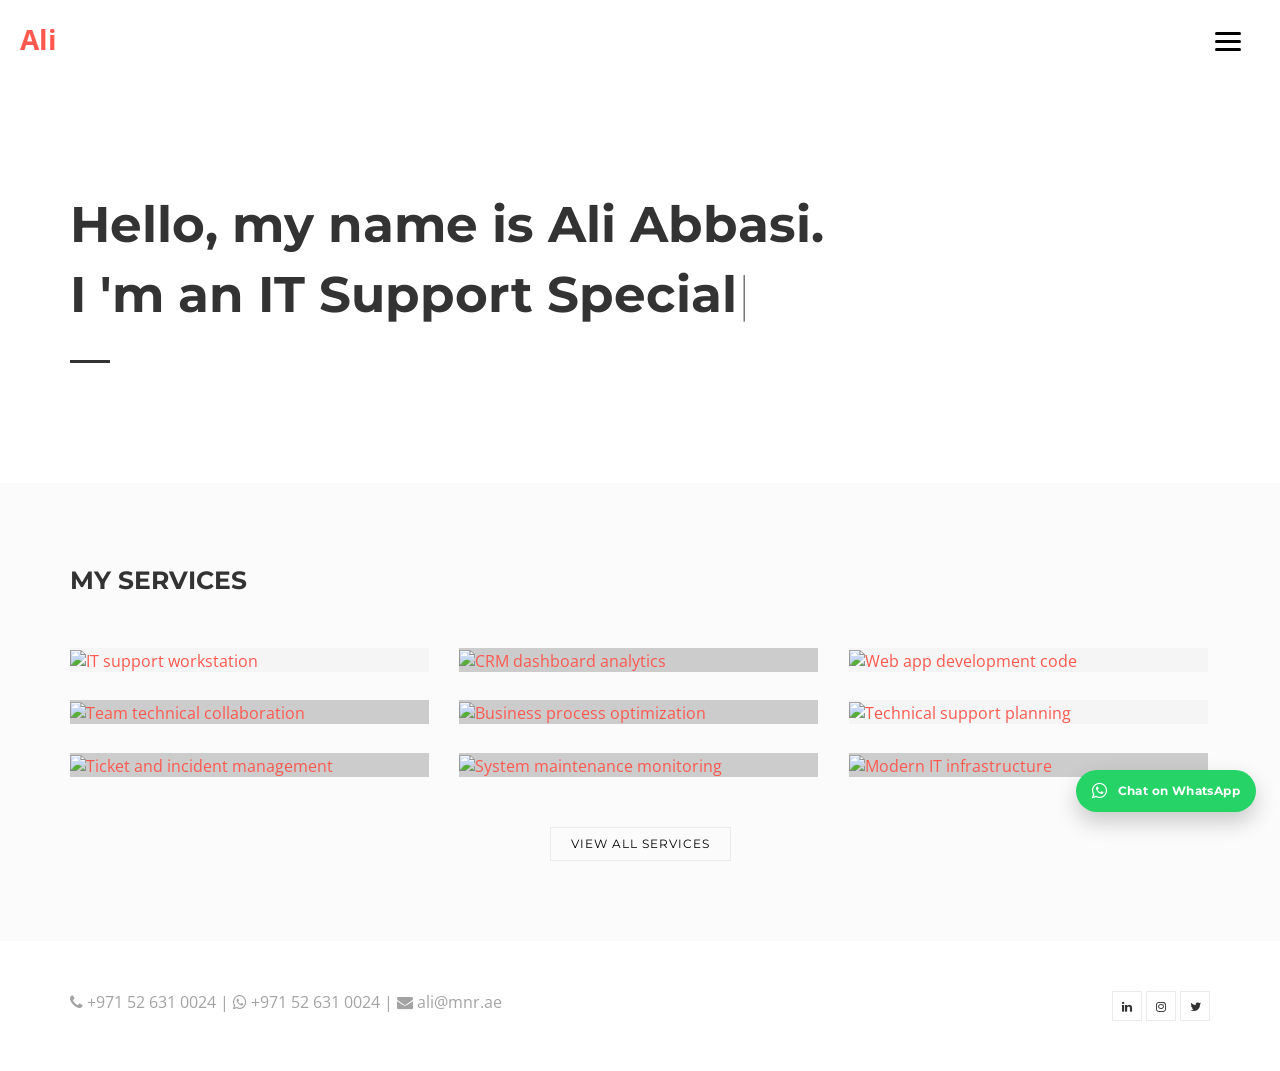
==== index.html @ 940fbbc8 "Initial portfolio website" ====
<!DOCTYPE html>
<html>
	<head>
		<title>Home</title>
		<meta charset="utf-8">
		<meta name="viewport" content="width=device-width, initial-scale=1.0, maximum-scale=1.0, user-scalable=no">
		<meta name="format-detection" content="telephone=no">
		<meta name="apple-mobile-web-app-capable" content="yes">
		<!-- Fonts-->
		<link rel="stylesheet" type="text/css" href="assets/fonts/fontawesome/font-awesome.min.css">
		<link rel="stylesheet" type="text/css" href="assets/fonts/pe-icon/pe-icon.css">
		<!-- Vendors-->
		<link rel="stylesheet" type="text/css" href="assets/vendors/bootstrap/grid.css">
		<link rel="stylesheet" type="text/css" href="assets/vendors/magnific-popup/magnific-popup.min.css">
		<link rel="stylesheet" type="text/css" href="assets/vendors/swiper/swiper.css">
		<!-- App & fonts-->
		<link rel="stylesheet" type="text/css" href="https://fonts.googleapis.com/css?family=Montserrat:300,400,500,600,700|Open+Sans:400,700">
		<link rel="stylesheet" type="text/css" id="app-stylesheet" href="assets/css/main.css"><!--[if lt IE 9]>
			<script src="https://oss.maxcdn.com/libs/html5shiv/3.7.0/html5shiv.js"></script>
		<![endif]-->
	</head>
	
	<body>
		<div class="page-wrap" id="root">
			
			<!-- header -->
			<header class="header header--fixed">
				<div class="header__inner">
					<div class="header__logo"><a href="index.html" style="font-weight: 700; color: #ff594f; font-size: 28px; text-decoration: none;">Ali</a></div>
					<div class="navbar-toggle" id="fs-button">
						<div class="navbar-icon"><span></span></div>
					</div>
				</div>
				
				<!-- fullscreenmenu__module -->
				<div class="fullscreenmenu__module" trigger="#fs-button">
					
					<!-- overlay-menu -->
					<nav class="overlay-menu">
						
						<!--  -->
						<ul class="wil-menu-list">
							<li class="current-menu-item"><a href="index.html">Home</a>
							</li>
							<li><a href="about.html">About</a>
							</li>
							<li><a href="work.html">Work</a>
							</li>
							<li><a href="blog.html">Blog</a>
							</li>
							<li><a href="contact.html">Contact</a>
							</li>
						</ul><!--  -->
						
					</nav><!-- End / overlay-menu -->
					
				</div><!-- End / fullscreenmenu__module -->
				
			</header><!-- End / header -->
			
			<!-- Content-->
			<div class="wil-content">
				
				<!-- Section -->
				<section class="awe-section">
					<div class="container">
						
						<!-- page-title -->
						<div class="page-title">
							<h2 class="page-title__title">Hello, my name is Ali Abbasi.<br>I
								
								<!-- typing__module -->
								<div class="typing__module">
									<div class="typed-strings"><span>'m an IT Support Specialist</span><span>provide CRM Management and Customization</span><span>build Modern Web Applications</span>
									</div><span class="typed"></span>
								</div><!-- End / typing__module -->
								
							</h2>
							<p class="page-title__text"></p>
							<div class="page-title__divider"></div>
						</div><!-- End / page-title -->
						
					</div>
				</section>
				<!-- End / Section -->
				
				
				<!-- Section -->
				<section class="awe-section bg-gray">
					<div class="container">
						<div class="row">
							<div class="col-lg-6 ">
								
								<!-- title -->
								<div class="title">
									<h2 class="title__title">My Services</h2>
								</div><!-- End / title -->
								
							</div>
						</div>
						<div class="grid-css grid-css--masonry" data-col-lg="3" data-col-md="2" data-col-sm="2" data-col-xs="1" data-gap="30">
							<div class="grid__inner">
								<div class="grid-sizer"></div>
								<div class="grid-item">
									<div class="grid-item__inner">
										<div class="grid-item__content-wrapper">
											
											<!-- work -->
											<div class="work"><a href="work-detail.html?service=it-helpdesk">
													
													<!-- hoverbox ef-slide-bottom -->
													<div class="hoverbox ef-slide-bottom light">
														
														<!-- hb_front -->
														<div class="hb_front"><img src="https://images.pexels.com/photos/1181675/pexels-photo-1181675.jpeg?w=1260&amp;h=750&amp;auto=compress&amp;cs=tinysrgb" alt="IT support workstation"/>
														</div><!-- End / hb_front -->
														
														
														<!-- hb_back -->
														<div class="hb_back">
															<h2 class="work__title">IT Helpdesk and Troubleshooting</h2><span class="work__text">Learn more</span>
														</div><!-- End / hb_back -->
														
													</div><!-- End / hoverbox ef-slide-bottom -->
													</a>
											</div><!-- End / work -->
											
										</div>
									</div>
								</div>
								<div class="grid-item">
									<div class="grid-item__inner">
										<div class="grid-item__content-wrapper">
											
											<!-- work -->
											<div class="work"><a href="work-detail.html?service=crm-setup">
													
													<!-- hoverbox ef-move-top -->
													<div class="hoverbox ef-move-top light">
														
														<!-- hb_front -->
														<div class="hb_front"><img src="https://images.pexels.com/photos/265087/pexels-photo-265087.jpeg?w=1260&amp;h=750&amp;auto=compress&amp;cs=tinysrgb" alt="CRM dashboard analytics"/>
														</div><!-- End / hb_front -->
														
														
														<!-- hb_back -->
														<div class="hb_back">
															<h2 class="work__title">CRM System Setup and Automation</h2><span class="work__text">Learn more</span>
														</div><!-- End / hb_back -->
														
													</div><!-- End / hoverbox ef-move-top -->
													</a>
											</div><!-- End / work -->
											
										</div>
									</div>
								</div>
								<div class="grid-item">
									<div class="grid-item__inner">
										<div class="grid-item__content-wrapper">
											
											<!-- work -->
											<div class="work"><a href="work-detail.html?service=crm-workflow">
													
													<!-- hoverbox ef-slide-right -->
													<div class="hoverbox ef-slide-right light">
														
														<!-- hb_front -->
														<div class="hb_front"><img src="https://images.pexels.com/photos/574071/pexels-photo-574071.jpeg?w=1260&amp;h=750&amp;auto=compress&amp;cs=tinysrgb" alt="Web app development code"/>
														</div><!-- End / hb_front -->
														
														
														<!-- hb_back -->
														<div class="hb_back">
															<h2 class="work__title">CRM Customization and Workflow Design</h2><span class="work__text">Learn more</span>
														</div><!-- End / hb_back -->
														
													</div><!-- End / hoverbox ef-slide-right -->
													</a>
											</div><!-- End / work -->
											
										</div>
									</div>
								</div>
								<div class="grid-item">
									<div class="grid-item__inner">
										<div class="grid-item__content-wrapper">
											
											<!-- work -->
											<div class="work"><a href="work-detail.html?service=web-app-dev">
													
													<!-- hoverbox ef-zoom-in -->
													<div class="hoverbox ef-zoom-in light">
														
														<!-- hb_front -->
														<div class="hb_front"><img src="https://images.pexels.com/photos/3183197/pexels-photo-3183197.jpeg?w=1260&amp;h=750&amp;auto=compress&amp;cs=tinysrgb" alt="Team technical collaboration"/>
														</div><!-- End / hb_front -->
														
														
														<!-- hb_back -->
														<div class="hb_back">
															<h2 class="work__title">Web Application Development</h2><span class="work__text">Learn more</span>
														</div><!-- End / hb_back -->
														
													</div><!-- End / hoverbox ef-zoom-in -->
													</a>
											</div><!-- End / work -->
											
										</div>
									</div>
								</div>
								<div class="grid-item">
									<div class="grid-item__inner">
										<div class="grid-item__content-wrapper">
											
											<!-- work -->
											<div class="work"><a href="work-detail.html?service=process-optimization">
													
													<!-- hoverbox ef-zoom-in -->
													<div class="hoverbox ef-zoom-in light">
														
														<!-- hb_front -->
														<div class="hb_front"><img src="https://images.pexels.com/photos/3861969/pexels-photo-3861969.jpeg?w=1260&amp;h=750&amp;auto=compress&amp;cs=tinysrgb" alt="Business process optimization"/>
														</div><!-- End / hb_front -->
														
														
														<!-- hb_back -->
														<div class="hb_back">
															<h2 class="work__title">Business Process Optimization</h2><span class="work__text">Learn more</span>
														</div><!-- End / hb_back -->
														
													</div><!-- End / hoverbox ef-zoom-in -->
													</a>
											</div><!-- End / work -->
											
										</div>
									</div>
								</div>
								<div class="grid-item">
									<div class="grid-item__inner">
										<div class="grid-item__content-wrapper">
											
											<!-- work -->
											<div class="work"><a href="work-detail.html?service=tech-documentation">
													
													<!-- hoverbox ef-slide-right -->
													<div class="hoverbox ef-slide-right light">
														
														<!-- hb_front -->
														<div class="hb_front"><img src="https://images.pexels.com/photos/1181263/pexels-photo-1181263.jpeg?w=1260&amp;h=750&amp;auto=compress&amp;cs=tinysrgb" alt="Technical support planning"/>
														</div><!-- End / hb_front -->
														
														
														<!-- hb_back -->
														<div class="hb_back">
															<h2 class="work__title">Technical Support Documentation</h2><span class="work__text">Learn more</span>
														</div><!-- End / hb_back -->
														
													</div><!-- End / hoverbox ef-slide-right -->
													</a>
											</div><!-- End / work -->
											
										</div>
									</div>
								</div>
								<div class="grid-item">
									<div class="grid-item__inner">
										<div class="grid-item__content-wrapper">
											
											<!-- work -->
											<div class="work"><a href="work-detail.html?service=ticket-management">
													
													<!-- hoverbox ef-move-right -->
													<div class="hoverbox ef-move-right light">
														
														<!-- hb_front -->
														<div class="hb_front"><img src="https://images.pexels.com/photos/3182812/pexels-photo-3182812.jpeg?w=1260&amp;h=750&amp;auto=compress&amp;cs=tinysrgb" alt="Ticket and incident management"/>
														</div><!-- End / hb_front -->
														
														
														<!-- hb_back -->
														<div class="hb_back">
															<h2 class="work__title">Ticketing and Incident Management</h2><span class="work__text">Learn more</span>
														</div><!-- End / hb_back -->
														
													</div><!-- End / hoverbox ef-move-right -->
													</a>
											</div><!-- End / work -->
											
										</div>
									</div>
								</div>
								<div class="grid-item">
									<div class="grid-item__inner">
										<div class="grid-item__content-wrapper">
											
											<!-- work -->
											<div class="work"><a href="work-detail.html?service=system-monitoring">
													
													<!-- hoverbox ef-move-bottom -->
													<div class="hoverbox ef-move-bottom light">
														
														<!-- hb_front -->
														<div class="hb_front"><img src="https://images.pexels.com/photos/325229/pexels-photo-325229.jpeg?h=350&amp;auto=compress&amp;cs=tinysrgb" alt="System maintenance monitoring"/>
														</div><!-- End / hb_front -->
														
														
														<!-- hb_back -->
														<div class="hb_back">
															<h2 class="work__title">System Maintenance and Monitoring</h2><span class="work__text">Learn more</span>
														</div><!-- End / hb_back -->
														
													</div><!-- End / hoverbox ef-move-bottom -->
													</a>
											</div><!-- End / work -->
											
										</div>
									</div>
								</div>
								<div class="grid-item">
									<div class="grid-item__inner">
										<div class="grid-item__content-wrapper">
											
											<!-- work -->
											<div class="work"><a href="work-detail.html?service=technical-collaboration">
													
													<!-- hoverbox ef-move-bottom -->
													<div class="hoverbox ef-move-bottom light">
														
														<!-- hb_front -->
														<div class="hb_front"><img src="https://images.pexels.com/photos/1591060/pexels-photo-1591060.jpeg?h=350&amp;auto=compress&amp;cs=tinysrgb" alt="Modern IT infrastructure"/>
														</div><!-- End / hb_front -->
														
														
														<!-- hb_back -->
														<div class="hb_back">
															<h2 class="work__title">Cross-Team Technical Collaboration</h2><span class="work__text">Learn more</span>
														</div><!-- End / hb_back -->
														
													</div><!-- End / hoverbox ef-move-bottom -->
													</a>
											</div><!-- End / work -->
											
										</div>
									</div>
								</div>
							</div>
						</div>
						<div class="awe-text-center mt-50">
							<a class="md-btn md-btn--outline-primary" href="#">View all services
							</a>
						</div>
					</div>
				</section>
				<!-- End / Section -->
				
			</div>
			<!-- End / Content-->
			
			<!-- footer -->
			<div class="footer">
				<div class="container">
					<div class="row">
						<div class="col-md-6 col-lg-6 ">
							<p class="footer__coppy"><i class="fa fa-phone"></i> +971 52 631 0024 | <i class="fa fa-whatsapp"></i> +971 52 631 0024 | <i class="fa fa-envelope"></i> ali@mnr.ae</p>
						</div>
						<div class="col-md-6 col-lg-6 ">
							<div class="footer__social">
								
								<!-- social-icon -->
								<a class="social-icon" href="https://www.linkedin.com/in/imtaimoorabbasi/" target="_blank"><i class="social-icon__icon fa fa-linkedin"></i>
								</a><!-- End / social-icon -->
								
								
								<!-- social-icon -->
								<a class="social-icon" href="https://instagram.com/imtaimoorabbasi" target="_blank"><i class="social-icon__icon fa fa-instagram"></i>
								</a><!-- End / social-icon -->
								
								
								<!-- social-icon -->
								<a class="social-icon" href="https://twitter.com/imtaimoorabbasi" target="_blank"><i class="social-icon__icon fa fa-twitter"></i>
								</a><!-- End / social-icon -->
								
							</div>
						</div>
					</div>
				</div>
			</div><!-- End / footer -->
			
		</div>
		<!-- Vendors-->
		<script type="text/javascript" src="assets/vendors/jquery/jquery.min.js"></script>
		<script type="text/javascript" src="assets/vendors/imagesloaded/imagesloaded.pkgd.js"></script>
		<script type="text/javascript" src="assets/vendors/isotope-layout/isotope.pkgd.js"></script>
		<script type="text/javascript" src="assets/vendors/jquery-one-page/jquery.nav.min.js"></script>
		<script type="text/javascript" src="assets/vendors/jquery.easing/jquery.easing.min.js"></script>
		<script type="text/javascript" src="assets/vendors/jquery.matchHeight/jquery.matchHeight.min.js"></script>
		<script type="text/javascript" src="assets/vendors/magnific-popup/jquery.magnific-popup.min.js"></script>
		<script type="text/javascript" src="assets/vendors/masonry-layout/masonry.pkgd.js"></script>
		<script type="text/javascript" src="assets/vendors/jquery.waypoints/jquery.waypoints.min.js"></script>
		<script type="text/javascript" src="assets/vendors/swiper/swiper.jquery.js"></script>
		<script type="text/javascript" src="assets/vendors/menu/menu.js"></script>
		<script type="text/javascript" src="assets/vendors/typed/typed.min.js"></script>
		<!-- App-->
		<script type="text/javascript" src="assets/js/main.js"></script>
	</body>
</html>
---- assets/fonts/pe-icon/pe-icon.css ----
@font-face {
	font-family: 'Pe-icon-7-stroke';
	src:url('fonts/Pe-icon-7-stroke.eot?d7yf1v');
	src:url('fonts/Pe-icon-7-stroke.eot?#iefixd7yf1v') format('embedded-opentype'),
		url('fonts/Pe-icon-7-stroke.woff?d7yf1v') format('woff'),
		url('fonts/Pe-icon-7-stroke.ttf?d7yf1v') format('truetype'),
		url('fonts/Pe-icon-7-stroke.svg?d7yf1v#Pe-icon-7-stroke') format('svg');
	font-weight: normal;
	font-style: normal;
}

[class^="pe-7s-"], [class*=" pe-7s-"] {
	font-family: 'Pe-icon-7-stroke';
	speak: none;
	font-style: normal;
	font-weight: normal;
	font-variant: normal;
	text-transform: none;
	line-height: 1;

	/* Better Font Rendering =========== */
	-webkit-font-smoothing: antialiased;
	-moz-osx-font-smoothing: grayscale;
}

.pe-7s-album:before {
	content: "\e6aa";
}
.pe-7s-arc:before {
	content: "\e6ab";
}
.pe-7s-back-2:before {
	content: "\e6ac";
}
.pe-7s-bandaid:before {
	content: "\e6ad";
}
.pe-7s-car:before {
	content: "\e6ae";
}
.pe-7s-diamond:before {
	content: "\e6af";
}
.pe-7s-door-lock:before {
	content: "\e6b0";
}
.pe-7s-eyedropper:before {
	content: "\e6b1";
}
.pe-7s-female:before {
	content: "\e6b2";
}
.pe-7s-gym:before {
	content: "\e6b3";
}
.pe-7s-hammer:before {
	content: "\e6b4";
}
.pe-7s-headphones:before {
	content: "\e6b5";
}
.pe-7s-helm:before {
	content: "\e6b6";
}
.pe-7s-hourglass:before {
	content: "\e6b7";
}
.pe-7s-leaf:before {
	content: "\e6b8";
}
.pe-7s-magic-wand:before {
	content: "\e6b9";
}
.pe-7s-male:before {
	content: "\e6ba";
}
.pe-7s-map-2:before {
	content: "\e6bb";
}
.pe-7s-next-2:before {
	content: "\e6bc";
}
.pe-7s-paint-bucket:before {
	content: "\e6bd";
}
.pe-7s-pendrive:before {
	content: "\e6be";
}
.pe-7s-photo:before {
	content: "\e6bf";
}
.pe-7s-piggy:before {
	content: "\e6c0";
}
.pe-7s-plugin:before {
	content: "\e6c1";
}
.pe-7s-refresh-2:before {
	content: "\e6c2";
}
.pe-7s-rocket:before {
	content: "\e6c3";
}
.pe-7s-settings:before {
	content: "\e6c4";
}
.pe-7s-shield:before {
	content: "\e6c5";
}
.pe-7s-smile:before {
	content: "\e6c6";
}
.pe-7s-usb:before {
	content: "\e6c7";
}
.pe-7s-vector:before {
	content: "\e6c8";
}
.pe-7s-wine:before {
	content: "\e6c9";
}
.pe-7s-cloud-upload:before {
	content: "\e68a";
}
.pe-7s-cash:before {
	content: "\e68c";
}
.pe-7s-close:before {
	content: "\e680";
}
.pe-7s-bluetooth:before {
	content: "\e68d";
}
.pe-7s-cloud-download:before {
	content: "\e68b";
}
.pe-7s-way:before {
	content: "\e68e";
}
.pe-7s-close-circle:before {
	content: "\e681";
}
.pe-7s-id:before {
	content: "\e68f";
}
.pe-7s-angle-up:before {
	content: "\e682";
}
.pe-7s-wristwatch:before {
	content: "\e690";
}
.pe-7s-angle-up-circle:before {
	content: "\e683";
}
.pe-7s-world:before {
	content: "\e691";
}
.pe-7s-angle-right:before {
	content: "\e684";
}
.pe-7s-volume:before {
	content: "\e692";
}
.pe-7s-angle-right-circle:before {
	content: "\e685";
}
.pe-7s-users:before {
	content: "\e693";
}
.pe-7s-angle-left:before {
	content: "\e686";
}
.pe-7s-user-female:before {
	content: "\e694";
}
.pe-7s-angle-left-circle:before {
	content: "\e687";
}
.pe-7s-up-arrow:before {
	content: "\e695";
}
.pe-7s-angle-down:before {
	content: "\e688";
}
.pe-7s-switch:before {
	content: "\e696";
}
.pe-7s-angle-down-circle:before {
	content: "\e689";
}
.pe-7s-scissors:before {
	content: "\e697";
}
.pe-7s-wallet:before {
	content: "\e600";
}
.pe-7s-safe:before {
	content: "\e698";
}
.pe-7s-volume2:before {
	content: "\e601";
}
.pe-7s-volume1:before {
	content: "\e602";
}
.pe-7s-voicemail:before {
	content: "\e603";
}
.pe-7s-video:before {
	content: "\e604";
}
.pe-7s-user:before {
	content: "\e605";
}
.pe-7s-upload:before {
	content: "\e606";
}
.pe-7s-unlock:before {
	content: "\e607";
}
.pe-7s-umbrella:before {
	content: "\e608";
}
.pe-7s-trash:before {
	content: "\e609";
}
.pe-7s-tools:before {
	content: "\e60a";
}
.pe-7s-timer:before {
	content: "\e60b";
}
.pe-7s-ticket:before {
	content: "\e60c";
}
.pe-7s-target:before {
	content: "\e60d";
}
.pe-7s-sun:before {
	content: "\e60e";
}
.pe-7s-study:before {
	content: "\e60f";
}
.pe-7s-stopwatch:before {
	content: "\e610";
}
.pe-7s-star:before {
	content: "\e611";
}
.pe-7s-speaker:before {
	content: "\e612";
}
.pe-7s-signal:before {
	content: "\e613";
}
.pe-7s-shuffle:before {
	content: "\e614";
}
.pe-7s-shopbag:before {
	content: "\e615";
}
.pe-7s-share:before {
	content: "\e616";
}
.pe-7s-server:before {
	content: "\e617";
}
.pe-7s-search:before {
	content: "\e618";
}
.pe-7s-film:before {
	content: "\e6a5";
}
.pe-7s-science:before {
	content: "\e619";
}
.pe-7s-disk:before {
	content: "\e6a6";
}
.pe-7s-ribbon:before {
	content: "\e61a";
}
.pe-7s-repeat:before {
	content: "\e61b";
}
.pe-7s-refresh:before {
	content: "\e61c";
}
.pe-7s-add-user:before {
	content: "\e6a9";
}
.pe-7s-refresh-cloud:before {
	content: "\e61d";
}
.pe-7s-paperclip:before {
	content: "\e69c";
}
.pe-7s-radio:before {
	content: "\e61e";
}
.pe-7s-note2:before {
	content: "\e69d";
}
.pe-7s-print:before {
	content: "\e61f";
}
.pe-7s-network:before {
	content: "\e69e";
}
.pe-7s-prev:before {
	content: "\e620";
}
.pe-7s-mute:before {
	content: "\e69f";
}
.pe-7s-power:before {
	content: "\e621";
}
.pe-7s-medal:before {
	content: "\e6a0";
}
.pe-7s-portfolio:before {
	content: "\e622";
}
.pe-7s-like2:before {
	content: "\e6a1";
}
.pe-7s-plus:before {
	content: "\e623";
}
.pe-7s-left-arrow:before {
	content: "\e6a2";
}
.pe-7s-play:before {
	content: "\e624";
}
.pe-7s-key:before {
	content: "\e6a3";
}
.pe-7s-plane:before {
	content: "\e625";
}
.pe-7s-joy:before {
	content: "\e6a4";
}
.pe-7s-photo-gallery:before {
	content: "\e626";
}
.pe-7s-pin:before {
	content: "\e69b";
}
.pe-7s-phone:before {
	content: "\e627";
}
.pe-7s-plug:before {
	content: "\e69a";
}
.pe-7s-pen:before {
	content: "\e628";
}
.pe-7s-right-arrow:before {
	content: "\e699";
}
.pe-7s-paper-plane:before {
	content: "\e629";
}
.pe-7s-delete-user:before {
	content: "\e6a7";
}
.pe-7s-paint:before {
	content: "\e62a";
}
.pe-7s-bottom-arrow:before {
	content: "\e6a8";
}
.pe-7s-notebook:before {
	content: "\e62b";
}
.pe-7s-note:before {
	content: "\e62c";
}
.pe-7s-next:before {
	content: "\e62d";
}
.pe-7s-news-paper:before {
	content: "\e62e";
}
.pe-7s-musiclist:before {
	content: "\e62f";
}
.pe-7s-music:before {
	content: "\e630";
}
.pe-7s-mouse:before {
	content: "\e631";
}
.pe-7s-more:before {
	content: "\e632";
}
.pe-7s-moon:before {
	content: "\e633";
}
.pe-7s-monitor:before {
	content: "\e634";
}
.pe-7s-micro:before {
	content: "\e635";
}
.pe-7s-menu:before {
	content: "\e636";
}
.pe-7s-map:before {
	content: "\e637";
}
.pe-7s-map-marker:before {
	content: "\e638";
}
.pe-7s-mail:before {
	content: "\e639";
}
.pe-7s-mail-open:before {
	content: "\e63a";
}
.pe-7s-mail-open-file:before {
	content: "\e63b";
}
.pe-7s-magnet:before {
	content: "\e63c";
}
.pe-7s-loop:before {
	content: "\e63d";
}
.pe-7s-look:before {
	content: "\e63e";
}
.pe-7s-lock:before {
	content: "\e63f";
}
.pe-7s-lintern:before {
	content: "\e640";
}
.pe-7s-link:before {
	content: "\e641";
}
.pe-7s-like:before {
	content: "\e642";
}
.pe-7s-light:before {
	content: "\e643";
}
.pe-7s-less:before {
	content: "\e644";
}
.pe-7s-keypad:before {
	content: "\e645";
}
.pe-7s-junk:before {
	content: "\e646";
}
.pe-7s-info:before {
	content: "\e647";
}
.pe-7s-home:before {
	content: "\e648";
}
.pe-7s-help2:before {
	content: "\e649";
}
.pe-7s-help1:before {
	content: "\e64a";
}
.pe-7s-graph3:before {
	content: "\e64b";
}
.pe-7s-graph2:before {
	content: "\e64c";
}
.pe-7s-graph1:before {
	content: "\e64d";
}
.pe-7s-graph:before {
	content: "\e64e";
}
.pe-7s-global:before {
	content: "\e64f";
}
.pe-7s-gleam:before {
	content: "\e650";
}
.pe-7s-glasses:before {
	content: "\e651";
}
.pe-7s-gift:before {
	content: "\e652";
}
.pe-7s-folder:before {
	content: "\e653";
}
.pe-7s-flag:before {
	content: "\e654";
}
.pe-7s-filter:before {
	content: "\e655";
}
.pe-7s-file:before {
	content: "\e656";
}
.pe-7s-expand1:before {
	content: "\e657";
}
.pe-7s-exapnd2:before {
	content: "\e658";
}
.pe-7s-edit:before {
	content: "\e659";
}
.pe-7s-drop:before {
	content: "\e65a";
}
.pe-7s-drawer:before {
	content: "\e65b";
}
.pe-7s-download:before {
	content: "\e65c";
}
.pe-7s-display2:before {
	content: "\e65d";
}
.pe-7s-display1:before {
	content: "\e65e";
}
.pe-7s-diskette:before {
	content: "\e65f";
}
.pe-7s-date:before {
	content: "\e660";
}
.pe-7s-cup:before {
	content: "\e661";
}
.pe-7s-culture:before {
	content: "\e662";
}
.pe-7s-crop:before {
	content: "\e663";
}
.pe-7s-credit:before {
	content: "\e664";
}
.pe-7s-copy-file:before {
	content: "\e665";
}
.pe-7s-config:before {
	content: "\e666";
}
.pe-7s-compass:before {
	content: "\e667";
}
.pe-7s-comment:before {
	content: "\e668";
}
.pe-7s-coffee:before {
	content: "\e669";
}
.pe-7s-cloud:before {
	content: "\e66a";
}
.pe-7s-clock:before {
	content: "\e66b";
}
.pe-7s-check:before {
	content: "\e66c";
}
.pe-7s-chat:before {
	content: "\e66d";
}
.pe-7s-cart:before {
	content: "\e66e";
}
.pe-7s-camera:before {
	content: "\e66f";
}
.pe-7s-call:before {
	content: "\e670";
}
.pe-7s-calculator:before {
	content: "\e671";
}
.pe-7s-browser:before {
	content: "\e672";
}
.pe-7s-box2:before {
	content: "\e673";
}
.pe-7s-box1:before {
	content: "\e674";
}
.pe-7s-bookmarks:before {
	content: "\e675";
}
.pe-7s-bicycle:before {
	content: "\e676";
}
.pe-7s-bell:before {
	content: "\e677";
}
.pe-7s-battery:before {
	content: "\e678";
}
.pe-7s-ball:before {
	content: "\e679";
}
.pe-7s-back:before {
	content: "\e67a";
}
.pe-7s-attention:before {
	content: "\e67b";
}
.pe-7s-anchor:before {
	content: "\e67c";
}
.pe-7s-albums:before {
	content: "\e67d";
}
.pe-7s-alarm:before {
	content: "\e67e";
}
.pe-7s-airplay:before {
	content: "\e67f";
}
---- assets/vendors/bootstrap/grid.css ----
/*!
 * Bootstrap v3.3.7 (http://getbootstrap.com)
 * Copyright 2011-2016 Twitter, Inc.
 * Licensed under MIT (https://github.com/twbs/bootstrap/blob/master/LICENSE)
 */
html{font-family:sans-serif;-ms-text-size-adjust:100%;-webkit-text-size-adjust:100%}body{margin:0}article,aside,details,figcaption,figure,footer,header,hgroup,main,menu,nav,section,summary{display:block}audio,canvas,progress,video{display:inline-block;vertical-align:baseline}audio:not([controls]){display:none;height:0}[hidden],template{display:none}a{background-color:transparent}a:active,a:hover{outline:0}abbr[title]{border-bottom:1px dotted}b,strong{font-weight:bold}dfn{font-style:italic}h1{font-size:2em;margin:0.67em 0}mark{background:#ff0;color:#000}small{font-size:80%}sub,sup{font-size:75%;line-height:0;position:relative;vertical-align:baseline}sup{top:-0.5em}sub{bottom:-0.25em}img{border:0}svg:not(:root){overflow:hidden}figure{margin:1em 40px}hr{-webkit-box-sizing:content-box;-moz-box-sizing:content-box;box-sizing:content-box;height:0}pre{overflow:auto}code,kbd,pre,samp{font-family:monospace, monospace;font-size:1em}button,input,optgroup,select,textarea{color:inherit;font:inherit;margin:0}button{overflow:visible}button,select{text-transform:none}button,html input[type="button"],input[type="reset"],input[type="submit"]{-webkit-appearance:button;cursor:pointer}button[disabled],html input[disabled]{cursor:default}button::-moz-focus-inner,input::-moz-focus-inner{border:0;padding:0}input{line-height:normal}input[type="checkbox"],input[type="radio"]{-webkit-box-sizing:border-box;-moz-box-sizing:border-box;box-sizing:border-box;padding:0}input[type="number"]::-webkit-inner-spin-button,input[type="number"]::-webkit-outer-spin-button{height:auto}input[type="search"]{-webkit-appearance:textfield;-webkit-box-sizing:content-box;-moz-box-sizing:content-box;box-sizing:content-box}input[type="search"]::-webkit-search-cancel-button,input[type="search"]::-webkit-search-decoration{-webkit-appearance:none}fieldset{border:1px solid #c0c0c0;margin:0 2px;padding:0.35em 0.625em 0.75em}legend{border:0;padding:0}textarea{overflow:auto}optgroup{font-weight:bold}table{border-collapse:collapse;border-spacing:0}td,th{padding:0}*{-webkit-box-sizing:border-box;-moz-box-sizing:border-box;box-sizing:border-box}*:before,*:after{-webkit-box-sizing:border-box;-moz-box-sizing:border-box;box-sizing:border-box}html{font-size:10px;-webkit-tap-highlight-color:rgba(0,0,0,0)}body{font-family:"Helvetica Neue",Helvetica,Arial,sans-serif;font-size:14px;line-height:1.42857143;color:#333;background-color:#fff}input,button,select,textarea{font-family:inherit;font-size:inherit;line-height:inherit}a{color:#337ab7;text-decoration:none}a:hover,a:focus{color:#23527c;text-decoration:underline}a:focus{outline:5px auto -webkit-focus-ring-color;outline-offset:-2px}figure{margin:0}img{vertical-align:middle}.img-responsive{display:block;max-width:100%;height:auto}.img-rounded{border-radius:6px}.img-thumbnail{padding:4px;line-height:1.42857143;background-color:#fff;border:1px solid #ddd;border-radius:4px;-webkit-transition:all .2s ease-in-out;-o-transition:all .2s ease-in-out;transition:all .2s ease-in-out;display:inline-block;max-width:100%;height:auto}.img-circle{border-radius:50%}hr{margin-top:20px;margin-bottom:20px;border:0;border-top:1px solid #eee}.sr-only{position:absolute;width:1px;height:1px;margin:-1px;padding:0;overflow:hidden;clip:rect(0, 0, 0, 0);border:0}.sr-only-focusable:active,.sr-only-focusable:focus{position:static;width:auto;height:auto;margin:0;overflow:visible;clip:auto}[role="button"]{cursor:pointer}.container{margin-right:auto;margin-left:auto;padding-left:15px;padding-right:15px}@media (min-width:768px){.container{width:750px}}@media (min-width:992px){.container{width:970px}}@media (min-width:1200px){.container{width:1170px}}.container-fluid{margin-right:auto;margin-left:auto;padding-left:15px;padding-right:15px}.row{margin-left:-15px;margin-right:-15px}.col-xs-1, .col-sm-1, .col-md-1, .col-lg-1, .col-xs-2, .col-sm-2, .col-md-2, .col-lg-2, .col-xs-3, .col-sm-3, .col-md-3, .col-lg-3, .col-xs-4, .col-sm-4, .col-md-4, .col-lg-4, .col-xs-5, .col-sm-5, .col-md-5, .col-lg-5, .col-xs-6, .col-sm-6, .col-md-6, .col-lg-6, .col-xs-7, .col-sm-7, .col-md-7, .col-lg-7, .col-xs-8, .col-sm-8, .col-md-8, .col-lg-8, .col-xs-9, .col-sm-9, .col-md-9, .col-lg-9, .col-xs-10, .col-sm-10, .col-md-10, .col-lg-10, .col-xs-11, .col-sm-11, .col-md-11, .col-lg-11, .col-xs-12, .col-sm-12, .col-md-12, .col-lg-12{position:relative;min-height:1px;padding-left:15px;padding-right:15px}.col-xs-1, .col-xs-2, .col-xs-3, .col-xs-4, .col-xs-5, .col-xs-6, .col-xs-7, .col-xs-8, .col-xs-9, .col-xs-10, .col-xs-11, .col-xs-12{float:left}.col-xs-12{width:100%}.col-xs-11{width:91.66666667%}.col-xs-10{width:83.33333333%}.col-xs-9{width:75%}.col-xs-8{width:66.66666667%}.col-xs-7{width:58.33333333%}.col-xs-6{width:50%}.col-xs-5{width:41.66666667%}.col-xs-4{width:33.33333333%}.col-xs-3{width:25%}.col-xs-2{width:16.66666667%}.col-xs-1{width:8.33333333%}.col-xs-pull-12{right:100%}.col-xs-pull-11{right:91.66666667%}.col-xs-pull-10{right:83.33333333%}.col-xs-pull-9{right:75%}.col-xs-pull-8{right:66.66666667%}.col-xs-pull-7{right:58.33333333%}.col-xs-pull-6{right:50%}.col-xs-pull-5{right:41.66666667%}.col-xs-pull-4{right:33.33333333%}.col-xs-pull-3{right:25%}.col-xs-pull-2{right:16.66666667%}.col-xs-pull-1{right:8.33333333%}.col-xs-pull-0{right:auto}.col-xs-push-12{left:100%}.col-xs-push-11{left:91.66666667%}.col-xs-push-10{left:83.33333333%}.col-xs-push-9{left:75%}.col-xs-push-8{left:66.66666667%}.col-xs-push-7{left:58.33333333%}.col-xs-push-6{left:50%}.col-xs-push-5{left:41.66666667%}.col-xs-push-4{left:33.33333333%}.col-xs-push-3{left:25%}.col-xs-push-2{left:16.66666667%}.col-xs-push-1{left:8.33333333%}.col-xs-push-0{left:auto}.col-xs-offset-12{margin-left:100%}.col-xs-offset-11{margin-left:91.66666667%}.col-xs-offset-10{margin-left:83.33333333%}.col-xs-offset-9{margin-left:75%}.col-xs-offset-8{margin-left:66.66666667%}.col-xs-offset-7{margin-left:58.33333333%}.col-xs-offset-6{margin-left:50%}.col-xs-offset-5{margin-left:41.66666667%}.col-xs-offset-4{margin-left:33.33333333%}.col-xs-offset-3{margin-left:25%}.col-xs-offset-2{margin-left:16.66666667%}.col-xs-offset-1{margin-left:8.33333333%}.col-xs-offset-0{margin-left:0}@media (min-width:768px){.col-sm-1, .col-sm-2, .col-sm-3, .col-sm-4, .col-sm-5, .col-sm-6, .col-sm-7, .col-sm-8, .col-sm-9, .col-sm-10, .col-sm-11, .col-sm-12{float:left}.col-sm-12{width:100%}.col-sm-11{width:91.66666667%}.col-sm-10{width:83.33333333%}.col-sm-9{width:75%}.col-sm-8{width:66.66666667%}.col-sm-7{width:58.33333333%}.col-sm-6{width:50%}.col-sm-5{width:41.66666667%}.col-sm-4{width:33.33333333%}.col-sm-3{width:25%}.col-sm-2{width:16.66666667%}.col-sm-1{width:8.33333333%}.col-sm-pull-12{right:100%}.col-sm-pull-11{right:91.66666667%}.col-sm-pull-10{right:83.33333333%}.col-sm-pull-9{right:75%}.col-sm-pull-8{right:66.66666667%}.col-sm-pull-7{right:58.33333333%}.col-sm-pull-6{right:50%}.col-sm-pull-5{right:41.66666667%}.col-sm-pull-4{right:33.33333333%}.col-sm-pull-3{right:25%}.col-sm-pull-2{right:16.66666667%}.col-sm-pull-1{right:8.33333333%}.col-sm-pull-0{right:auto}.col-sm-push-12{left:100%}.col-sm-push-11{left:91.66666667%}.col-sm-push-10{left:83.33333333%}.col-sm-push-9{left:75%}.col-sm-push-8{left:66.66666667%}.col-sm-push-7{left:58.33333333%}.col-sm-push-6{left:50%}.col-sm-push-5{left:41.66666667%}.col-sm-push-4{left:33.33333333%}.col-sm-push-3{left:25%}.col-sm-push-2{left:16.66666667%}.col-sm-push-1{left:8.33333333%}.col-sm-push-0{left:auto}.col-sm-offset-12{margin-left:100%}.col-sm-offset-11{margin-left:91.66666667%}.col-sm-offset-10{margin-left:83.33333333%}.col-sm-offset-9{margin-left:75%}.col-sm-offset-8{margin-left:66.66666667%}.col-sm-offset-7{margin-left:58.33333333%}.col-sm-offset-6{margin-left:50%}.col-sm-offset-5{margin-left:41.66666667%}.col-sm-offset-4{margin-left:33.33333333%}.col-sm-offset-3{margin-left:25%}.col-sm-offset-2{margin-left:16.66666667%}.col-sm-offset-1{margin-left:8.33333333%}.col-sm-offset-0{margin-left:0}}@media (min-width:992px){.col-md-1, .col-md-2, .col-md-3, .col-md-4, .col-md-5, .col-md-6, .col-md-7, .col-md-8, .col-md-9, .col-md-10, .col-md-11, .col-md-12{float:left}.col-md-12{width:100%}.col-md-11{width:91.66666667%}.col-md-10{width:83.33333333%}.col-md-9{width:75%}.col-md-8{width:66.66666667%}.col-md-7{width:58.33333333%}.col-md-6{width:50%}.col-md-5{width:41.66666667%}.col-md-4{width:33.33333333%}.col-md-3{width:25%}.col-md-2{width:16.66666667%}.col-md-1{width:8.33333333%}.col-md-pull-12{right:100%}.col-md-pull-11{right:91.66666667%}.col-md-pull-10{right:83.33333333%}.col-md-pull-9{right:75%}.col-md-pull-8{right:66.66666667%}.col-md-pull-7{right:58.33333333%}.col-md-pull-6{right:50%}.col-md-pull-5{right:41.66666667%}.col-md-pull-4{right:33.33333333%}.col-md-pull-3{right:25%}.col-md-pull-2{right:16.66666667%}.col-md-pull-1{right:8.33333333%}.col-md-pull-0{right:auto}.col-md-push-12{left:100%}.col-md-push-11{left:91.66666667%}.col-md-push-10{left:83.33333333%}.col-md-push-9{left:75%}.col-md-push-8{left:66.66666667%}.col-md-push-7{left:58.33333333%}.col-md-push-6{left:50%}.col-md-push-5{left:41.66666667%}.col-md-push-4{left:33.33333333%}.col-md-push-3{left:25%}.col-md-push-2{left:16.66666667%}.col-md-push-1{left:8.33333333%}.col-md-push-0{left:auto}.col-md-offset-12{margin-left:100%}.col-md-offset-11{margin-left:91.66666667%}.col-md-offset-10{margin-left:83.33333333%}.col-md-offset-9{margin-left:75%}.col-md-offset-8{margin-left:66.66666667%}.col-md-offset-7{margin-left:58.33333333%}.col-md-offset-6{margin-left:50%}.col-md-offset-5{margin-left:41.66666667%}.col-md-offset-4{margin-left:33.33333333%}.col-md-offset-3{margin-left:25%}.col-md-offset-2{margin-left:16.66666667%}.col-md-offset-1{margin-left:8.33333333%}.col-md-offset-0{margin-left:0}}@media (min-width:1200px){.col-lg-1, .col-lg-2, .col-lg-3, .col-lg-4, .col-lg-5, .col-lg-6, .col-lg-7, .col-lg-8, .col-lg-9, .col-lg-10, .col-lg-11, .col-lg-12{float:left}.col-lg-12{width:100%}.col-lg-11{width:91.66666667%}.col-lg-10{width:83.33333333%}.col-lg-9{width:75%}.col-lg-8{width:66.66666667%}.col-lg-7{width:58.33333333%}.col-lg-6{width:50%}.col-lg-5{width:41.66666667%}.col-lg-4{width:33.33333333%}.col-lg-3{width:25%}.col-lg-2{width:16.66666667%}.col-lg-1{width:8.33333333%}.col-lg-pull-12{right:100%}.col-lg-pull-11{right:91.66666667%}.col-lg-pull-10{right:83.33333333%}.col-lg-pull-9{right:75%}.col-lg-pull-8{right:66.66666667%}.col-lg-pull-7{right:58.33333333%}.col-lg-pull-6{right:50%}.col-lg-pull-5{right:41.66666667%}.col-lg-pull-4{right:33.33333333%}.col-lg-pull-3{right:25%}.col-lg-pull-2{right:16.66666667%}.col-lg-pull-1{right:8.33333333%}.col-lg-pull-0{right:auto}.col-lg-push-12{left:100%}.col-lg-push-11{left:91.66666667%}.col-lg-push-10{left:83.33333333%}.col-lg-push-9{left:75%}.col-lg-push-8{left:66.66666667%}.col-lg-push-7{left:58.33333333%}.col-lg-push-6{left:50%}.col-lg-push-5{left:41.66666667%}.col-lg-push-4{left:33.33333333%}.col-lg-push-3{left:25%}.col-lg-push-2{left:16.66666667%}.col-lg-push-1{left:8.33333333%}.col-lg-push-0{left:auto}.col-lg-offset-12{margin-left:100%}.col-lg-offset-11{margin-left:91.66666667%}.col-lg-offset-10{margin-left:83.33333333%}.col-lg-offset-9{margin-left:75%}.col-lg-offset-8{margin-left:66.66666667%}.col-lg-offset-7{margin-left:58.33333333%}.col-lg-offset-6{margin-left:50%}.col-lg-offset-5{margin-left:41.66666667%}.col-lg-offset-4{margin-left:33.33333333%}.col-lg-offset-3{margin-left:25%}.col-lg-offset-2{margin-left:16.66666667%}.col-lg-offset-1{margin-left:8.33333333%}.col-lg-offset-0{margin-left:0}}.clearfix:before,.clearfix:after,.container:before,.container:after,.container-fluid:before,.container-fluid:after,.row:before,.row:after{content:" ";display:table}.clearfix:after,.container:after,.container-fluid:after,.row:after{clear:both}.center-block{display:block;margin-left:auto;margin-right:auto}.pull-right{float:right !important}.pull-left{float:left !important}.hide{display:none !important}.show{display:block !important}.invisible{visibility:hidden}.text-hide{font:0/0 a;color:transparent;text-shadow:none;background-color:transparent;border:0}.hidden{display:none !important}.affix{position:fixed}
---- assets/css/main.css ----
/*--------------------------------------------------------------------------------

	# Minimis Template 1.0 - Mar 1, 2018
	# ------------------------------------------------------------------------
	# Designed & coded by Awe7
	# Websites:  http://www.awe7.com -  Email: info@awe7.com

----------------------------------------------------------------------------------

	1. base
	2. button
	3. form-item
	4. button
	5. about
	6. contact
	7. form_item
	8. fullscreenmenu
	9. grid-css
	10. hoverbox
	11. page_title
	12. post_detail
	13. post
	14. progress
	15. socialicon
	16. title
	17. typing
	18. work_detail
	19. work
	20. footer
	21. header-01
	22. Layout
	23. Grid Boostrap 
	24. Font size
	25. Margin Padding
	26. Swiper
	27. Swiper

--------------------------------------------------------------------------------*/

/* 1. base
--------------------------------------------------------------------------------*/

a[disabled], input[disabled], button[disabled], textarea[disabled] {
    cursor: not-allowed !important;
    opacity: .5 !important;
}

a:focus, input:focus, button:focus, textarea:focus {
    outline: none;
}

p {
    margin-top: 0;
    margin-bottom: 10px;
}

img {
    max-width: 100%;
    height: auto;
    border: 0;
}

.page-wrap {
    overflow: hidden;
}

.awe-section {
    position: relative;
    background-repeat: no-repeat;
    background-size: cover;
    background-position: center center;
    z-index: 9;
    padding-top: 50px;
    padding-bottom: 50px;
}

@media (min-width: 320px) {
    .awe-section {
        padding-top: calc(6.81818vw + 28.18182px);
        padding-bottom: calc(6.81818vw + 28.18182px);
    }
}

@media (min-width: 1200px) {
    .awe-section {
        padding-top: 110px;
        padding-bottom: 110px;
    }
}

.awe-text-left, .text-left {
    text-align: left !important;
}

.awe-text-center, .text-center {
    text-align: center !important;
}

.awe-text-right, .text-right {
    text-align: right !important;
}

.awe-text-underline {
    text-decoration: underline !important;
}

.awe-round {
    border-radius: 5px !important;
}

.awe-pill {
    border-radius: 50% !important;
}

.awe-tb {
    display: table;
    width: 100%;
    height: 100%;
}

.awe-tb__cell {
    display: table-cell;
    vertical-align: middle;
}

.awe-overlay, [data-gradient-bg] > canvas {
    position: absolute;
    width: 100%;
    height: 100%;
    top: 0;
    left: 0;
    z-index: -1;
}

.awe-overlay {
    background-color: rgba(0, 0, 0, .4);
}

.bg-fixed {
    background-attachment: fixed;
}

.awe-bg-cover {
    background-repeat: no-repeat;
    background-size: cover;
    background-position: center center;
}

.full {
    width: 100%;
    height: 100vh;
}

.embed-responsive {
    position: relative;
    display: block;
    height: 0;
    padding: 0;
    overflow: hidden;
}

.embed-responsive.embed-responsive-4by3 {
    padding-bottom: 75%;
}

.embed-responsive.embed-responsive-16by9 {
    padding-bottom: 56.25%;
}

.embed-responsive .embed-responsive-item, .embed-responsive iframe,
.embed-responsive embed, .embed-responsive object {
    position: absolute;
    top: 0;
    bottom: 0;
    left: 0;
    width: 100%;
    height: 100%;
    border: 0;
}

/* table Responsive */

.table-responsive-01 {
    width: 100%;
    overflow-y: hidden;
    overflow-x: auto;
}

.table-responsive-01 table > thead > tr > th,
.table-responsive-01 table > thead > tr > td,
.table-responsive-01 table > tbody > tr > th,
.table-responsive-01 table > tbody > tr > td,
.table-responsive-01 table > tfoot > tr > th,
.table-responsive-01 table > tfoot > tr > td {
    white-space: nowrap;
}

@media (max-width: 991px) {
    .table-responsive-02 table, .table-responsive-02 thead,
    .table-responsive-02 tbody, .table-responsive-02 th, .table-responsive-02 td,
    .table-responsive-02 tr {
        display: block;
    }

    .table-responsive-02 thead {
        border-top: 1px solid #e8e8e8 !important;
        border-bottom: none !important;
    }

    .table-responsive-02 thead tr {
        position: absolute;
        top: -9999px;
        left: -9999px;
    }

    .table-responsive-02 tr {
        padding: 15px 0;
        border-left: 1px solid #e8e8e8;
        border-right: 1px solid #e8e8e8;
    }

    .table-responsive-02 td {
        position: relative;
        padding: 15px 10px 15px 30% !important;
    }

    .table-responsive-02 td:before {
        content: attr(data-th);
        position: absolute;
        top: 15px;
        left: 20px;
        width: 25%;
        padding-right: 10px;
    }
}

a {
    color: #ff594f;
}

a:hover {
    text-decoration: line-through;
    color: #ff594f;
}

a:focus {
    text-decoration: none;
}

::-moz-selection {
    color: #fff;
    background-color: #333;
}

::selection {
    color: #fff;
    background-color: #333;
}

.awe-section {
    padding-top: 40px;
    padding-bottom: 40px;
}

@media (min-width: 320px) {
    .awe-section {
        padding-top: calc(4.54545vw + 25.45455px);
        padding-bottom: calc(4.54545vw + 25.45455px);
    }
}

@media (min-width: 1200px) {
    .awe-section {
        padding-top: 80px;
        padding-bottom: 80px;
    }
}

hr {
    margin-top: 10px;
    margin-bottom: 10px;
    border-color: #ebebeb;
}

.page-wrap {
    position: relative;
}

/* 2. button
--------------------------------------------------------------------------------*/

.md-btn {
    display: inline-block;
    border: 1px solid #ebebeb;
    box-shadow: none;
    outline: none;
    margin: 0;
    text-align: center;
    font-size: 12px;
    padding: 10px 20px;
    color: #000;
    background-color: #eee;
    transition: all .3s ease;
    text-decoration: none;
    vertical-align: middle;
    overflow: hidden;
    cursor: pointer;
    font-family: "Montserrat", sans-serif;
    line-height: 1;
    letter-spacing: 1px;
    text-transform: uppercase;
}

.md-btn:hover {
    background-color: #ebebeb;
    color: #000;
    text-decoration: line-through;
}

.md-btn[disabled] {
    opacity: .65;
    cursor: not-allowed;
}

.md-btn--primary {
    background-color: #ff594f;
    color: #fff;
}

.md-btn--primary:hover {
    background-color: rgba(255, 89, 79, .8);
    color: #fff;
}

.md-btn--primary:focus {
    background-color: #000;
    color: #fff;
}

.md-btn--success {
    background-color: #5cb85c;
    color: #fff;
}

.md-btn--success:hover {
    background-color: #449d44;
    color: #fff;
}

.md-btn--success:focus {
    background-color: #449d44;
    color: #fff;
}

.md-btn--info {
    background-color: #5bc0de;
    color: #fff;
}

.md-btn--info:hover {
    background-color: #31b0d5;
    color: #fff;
}

.md-btn--info:focus {
    background-color: #31b0d5;
    color: #fff;
}

.md-btn--warning {
    background-color: #f0ad4e;
    color: #fff;
}

.md-btn--warning:hover {
    background-color: #ec971f;
    color: #fff;
}

.md-btn--warning:focus {
    background-color: #ec971f;
    color: #fff;
}

.md-btn--danger {
    background-color: #d9534f;
    color: #fff;
}

.md-btn--danger:hover {
    background-color: #c9302c;
    color: #fff;
}

.md-btn--danger:focus {
    background-color: #c9302c;
    color: #fff;
}

.md-btn--link {
    background-color: transparent;
    color: #fe6565;
}

.md-btn--link:hover {
    background-color: transparent;
    color: #fe6565;
    text-decoration: underline;
}

.md-btn--link:focus {
    background-color: transparent;
    color: #fe6565;
}

.md-btn--dark {
    background-color: #000;
    color: #fff;
}

.md-btn--dark:hover {
    background-color: #fe6565;
    color: #fff;
}

.md-btn--dark:focus {
    background-color: #fe6565;
    color: #fff;
}

.md-btn--xs {
    padding: 6px 15px;
    font-size: 12px;
}

.md-btn--sm {
    padding: 8px 15px;
    min-width: 100px;
    font-size: 12px;
}

.md-btn--md {
    padding: 10px 20px;
    min-width: 140px;
    font-size: 14px;
}

.md-btn--lg {
    padding: 14px 24px;
    min-width: 160px;
    font-size: 16px;
}

.md-btn--square {
    border-radius: 0;
}

.md-btn--round {
    border-radius: 5px;
}

.md-btn--pill {
    border-radius: 40px;
}

.md-btn--block {
    display: block;
    width: 100%;
}

.md-btn--disabled {
    opacity: .65;
    cursor: not-allowed;
}

.md-btn--outline-primary {
    background-color: transparent;
}

.md-btn--outline-primary:hover {
    background-color: #ff594f;
    border-color: #ff594f;
    color: #fff;
}

/* 3. form-item
--------------------------------------------------------------------------------*/

input:not([type="button"]):not([type="submit"]):not([type="radio"]):not([type="checkbox"]):not([type="color"]),
select2, textarea, select, product__number:not([type="text"]) {
    box-shadow: none;
    outline: none;
    margin: 0;
    border-radius: 0;
    padding: 0 15px;
    line-height: 48px;
    border: 1px solid #ebebeb;
    color: #c0c0c0;
    font-size: 14px;
    vertical-align: middle;
    height: 50px;
    width: 100%;
}

input:not([type="button"]):not([type="submit"]):not([type="radio"]):not([type="checkbox"]):not([type="color"])::-webkit-input-placeholder,
select2::-webkit-input-placeholder, textarea::-webkit-input-placeholder,
select::-webkit-input-placeholder,
product__number:not([type="text"])::-webkit-input-placeholder {
    color: #c0c0c0;
    text-transform: capitalize;
}

input:not([type="button"]):not([type="submit"]):not([type="radio"]):not([type="checkbox"]):not([type="color"])::-moz-placeholder,
select2::-moz-placeholder, textarea::-moz-placeholder, select::-moz-placeholder,
product__number:not([type="text"])::-moz-placeholder {
    color: #c0c0c0;
    text-transform: capitalize;
}

input:not([type="button"]):not([type="submit"]):not([type="radio"]):not([type="checkbox"]):not([type="color"]):-moz-placeholder,
select2:-moz-placeholder, textarea:-moz-placeholder, select:-moz-placeholder,
product__number:not([type="text"]):-moz-placeholder {
    color: #c0c0c0;
    text-transform: capitalize;
}

input:not([type="button"]):not([type="submit"]):not([type="radio"]):not([type="checkbox"]):not([type="color"]):-ms-input-placeholder,
select2:-ms-input-placeholder, textarea:-ms-input-placeholder,
select:-ms-input-placeholder,
product__number:not([type="text"]):-ms-input-placeholder {
    color: #c0c0c0;
    text-transform: capitalize;
}

input:not([type="button"]):not([type="submit"]):not([type="radio"]):not([type="checkbox"]):not([type="color"])[disabled],
select2[disabled], textarea[disabled], select[disabled],
product__number:not([type="text"])[disabled] {
    opacity: .65;
    cursor: not-allowed;
}

input:not([type="button"]):not([type="submit"]):not([type="radio"]):not([type="checkbox"]):not([type="color"]),
textarea {
    -webkit-appearance: none;
       -moz-appearance: none;
            appearance: none;
}

input[type="checkbox"], input[type="radio"] {
    width: auto !important;
}

textarea {
    line-height: 1.3;
    padding-top: 10px;
    padding-bottom: 10px;
    min-height: 80px;
    resize: none;
}

/* Typography */

body {
    margin: 0;
    padding: 0;
    line-height: 1.4;
    font-size: 16px;
    font-weight: 400;
    font-family: "Open Sans", sans-serif;
    color: #555;
}

body.awe-skin-dark {
    background-color: #333;
}

.awe-skin-dark {
    color: rgba(255, 255, 255, .8);
}

.awe-skin-dark h1, .awe-skin-dark h2, .awe-skin-dark h3, .awe-skin-dark h4,
.awe-skin-dark h5, .awe-skin-dark h6 {
    color: #fff;
}

p {
    margin-bottom: 16px;
}

a {
    transition: all .3s ease;
}

a, input, textarea, select {
    outline: none;
}

h1, h2, h3, h4, h5, h6 {
    font-weight: 700;
    line-height: 1.4;
    color: #333;
    font-family: "Montserrat", sans-serif;
}

h1 a, h2 a, h3 a, h4 a, h5 a, h6 a {
    color: inherit;
    text-decoration: none;
}

h1 a:hover, h2 a:hover, h3 a:hover, h4 a:hover, h5 a:hover, h6 a:hover {
    color: inherit;
    text-decoration: none;
}

h1 {
    font-size: 60px;
}

h2 {
    font-size: 44px;
}

h3 {
    font-size: 34px;
}

h4 {
    font-size: 25px;
}

h5 {
    font-size: 18px;
}

h6 {
    font-size: 14px;
}

h3, h1, h2, h3 {
    margin-top: 30px;
    margin-bottom: 15px;
}

h4, h5, h6 {
    margin-top: 20px;
    margin-bottom: 10px;
}

img {
    max-width: 100%;
}

blockquote {
    position: relative;
    font-family: "Montserrat", sans-serif;
    font-size: 18px;
    border: 0;
    padding: 0;
    margin: 0;
    margin-bottom: 30px;
}

blockquote p {
    font-style: italic;
    margin-bottom: 0;
}

blockquote i {
    font-size: 40px !important;
    margin-bottom: 20px;
}

blockquote cite {
    display: block;
    font-size: 16px;
    font-style: normal;
    font-family: "Open Sans", sans-serif;
    font-weight: 700;
    margin-top: 15px;
}

blockquote small {
    font-weight: 400;
}

@media (min-width: 768px) {
    blockquote {
        font-size: 24px;
    }
}

abbr {
    color: #67dee8;
    border-width: 2px;
}

mark, .mark {
    background-color: #ff594f;
    color: #fff;
}

ul {
    list-style: none;
    margin: 0;
    padding: 0;
}

/* 4. button
--------------------------------------------------------------------------------*/

.btn {
    text-transform: uppercase;
}

.btn-custom {
    position: relative;
    padding-right: 50px;
}

.btn-custom:after {
    content: '\F178';
    font-family: 'fontAwesome';
    position: absolute;
    top: 50%;
    right: 12px;
    transform: translateY(-50%);
}

/* 5. about
--------------------------------------------------------------------------------*/

.about__subtitle {
    color: #333;
    margin-bottom: 30px;
    font-family: "Montserrat", sans-serif;
    font-weight: 500;
}

.about__title {
    font-size: 25px;
    font-weight: bold;
    text-transform: uppercase;
    margin-top: 0;
    margin-bottom: 10px;
}

.about__text {
    font-size: 14px;
    margin-bottom: 40px;
}

.about__text p {
    margin-bottom: 20px;
}

/* 6. contact
--------------------------------------------------------------------------------*/

.contact {
    position: relative;
    padding-left: 55px;
    margin-bottom: 30px;
    z-index: 9;
}

.contact__icon {
    position: absolute;
    top: 5px;
    left: 0;
    width: 40px;
    height: 40px;
    line-height: 40px;
    border-radius: 50%;
    text-align: center;
    border: 1px solid #ff594f;
    color: #ff594f;
    font-size: 20px;
}

.contact__title {
    font-size: 16px;
    font-weight: 600;
    text-transform: uppercase;
    letter-spacing: 1px;
    margin-top: 0;
    margin-bottom: 5px;
}

.contact__text {
    font-size: 14px;
}

/* 7. form_item
--------------------------------------------------------------------------------*/

.form-item {
    margin-bottom: 25px;
    overflow: hidden;
}

.form__label {
    display: block;
    font-family: "Montserrat", sans-serif;
    text-transform: capitalize;
    color: #333;
    margin-bottom: 10px;
}

.form-wrapper {
    margin: 0 -15px;
    overflow: hidden;
}

.form-wrapper .form-item {
    padding: 0 15px;
}

.form-item-btn-center {
    text-align: center;
}

@media (min-width: 769px) {
    .form-item--half {
        width: 50%;
        float: left;
    }

    .form-item-btn-right {
        text-align: right;
    }
}

/* 8. fullscreenmenu
--------------------------------------------------------------------------------*/

.fullscreenmenu__module {
    position: fixed;
    background-color: rgba(0, 0, 0, .8);
    top: 0;
    left: 0;
    right: 0;
    width: 100%;
    height: 100%;
    opacity: 0;
    visibility: hidden;
    overflow: hidden;
    transition: all .2s linear;
}

.open {
    opacity: 1;
    visibility: visible;
    z-index: 99;
    transition: all .2s linear;
}

.open li {
    animation: fadeInUp .35s ease forwards;
    animation-delay: .1s;
}

.open li:nth-of-type(2) {
    animation-delay: .15s;
}

.open li:nth-of-type(3) {
    animation-delay: .25s;
}

.open li:nth-of-type(4) {
    animation-delay: .35s;
}

.open li:nth-of-type(5) {
    animation-delay: .45s;
}

.open li:nth-of-type(6) {
    animation-delay: .55s;
}

.open li:nth-of-type(7) {
    animation-delay: .65s;
}

.open li:nth-of-type(8) {
    animation-delay: .75s;
}

.open li:nth-of-type(9) {
    animation-delay: .85s;
}

.open li:nth-of-type(10) {
    animation-delay: .95s;
}

@keyframes fadeInUp {
    0% {
        opacity: 0;
        transform: translate3d(0, 100%, 0);
    }

    100% {
        opacity: 1;
        transform: none;
    }
}

.overlay-menu {
    position: relative;
    top: 50%;
    text-align: center;
    transform: translateY(-50%);
}

.overlay-menu ul {
    display: inline-block;
    list-style: none;
    height: 100%;
    margin: 0 auto;
    padding: 0;
    position: relative;
}

.overlay-menu ul li {
    display: block;
    position: relative;
    opacity: 0;
}

.overlay-menu ul li a {
    display: block;
    position: relative;
    overflow: hidden;
    font-family: "Montserrat", sans-serif;
    font-size: 30px;
    font-weight: 600;
    color: #fff;
    text-decoration: none;
    text-transform: uppercase;
    padding: 5px 0;
    transition: all .2s linear;
}

@media (min-width: 320px) {
    .overlay-menu ul li a {
        font-size: calc(2.27273vw + 22.72727px);
    }
}

@media (min-width: 1200px) {
    .overlay-menu ul li a {
        font-size: 50px;
    }
}

.overlay-menu ul li.active > a, .overlay-menu ul li a:hover {
    color: #ff594f;
    text-decoration: line-through;
}

.fs-button {
    position: absolute;
    z-index: 300;
    cursor: pointer;
    width: 20px;
    height: 20px;
    transform: rotate(0deg);
    transition: .2s ease-in-out;
    cursor: pointer;
}

.fs-button span {
    background: #fff;
    display: block;
    position: absolute;
    left: 0;
    height: 3px;
    width: 100%;
    opacity: 1;
    transform: rotate(0deg);
    transition: .25s ease-in-out;
}

.fs-button span:nth-child(1) {
    top: 0;
}

.fs-button span:nth-child(2) {
    top: 6px;
}

.fs-button span:nth-child(3) {
    top: 12px;
}

.fs-button.open span:nth-child(2) {
    top: 6px;
    left: 50%;
    width: 0%;
}

.fs-button.open span:nth-child(1) {
    top: 6px;
    transform: rotate(45deg);
}

.fs-button.open span:nth-child(3) {
    top: 6px;
    transform: rotate(-45deg);
}

.grid-css .grid-item .grid-item__inner {
    position: relative;
}

.grid-css.grid-css--grid .grid-item__content-wrapper {
    position: absolute;
}

.grid-css.grid-css--grid .grid-item__content-wrapper {
    margin: 0 !important;
}

.grid-css.grid-css--grid .grid-item__inner {
    padding-top: 100%;
}

.grid-css.grid-css--grid .grid-item.extra-large .grid-item__inner,
.grid-css.grid-css--grid .grid-item.wide .grid-item__inner {
    padding-top: 50%;
}

.grid-css.grid-css--grid .grid-item.high .grid-item__inner {
    padding-top: 200%;
}

.grid-css.grid-css--grid[data-ratio="4by3"] .grid-item__inner {
    padding-top: 75%;
}

.grid-css.grid-css--grid[data-ratio="4by3"] .grid-item.extra-large .grid-item__inner,
.grid-css.grid-css--grid[data-ratio="4by3"] .grid-item.wide .grid-item__inner {
    padding-top: 37.5%;
}

.grid-css.grid-css--grid[data-ratio="4by3"] .grid-item.high .grid-item__inner {
    padding-top: 150%;
}

.grid-css.grid-css--grid[data-ratio="16by9"] .grid-item__inner {
    padding-top: 56.25%;
}

.grid-css.grid-css--grid[data-ratio="16by9"] .grid-item.extra-large .grid-item__inner,
.grid-css.grid-css--grid[data-ratio="16by9"] .grid-item.wide .grid-item__inner {
    padding-top: 28.125%;
}

.grid-css.grid-css--grid[data-ratio="16by9"] .grid-item.high .grid-item__inner {
    padding-top: 112.5%;
}

[data-col-xs="1"].grid-css .grid-item, [data-col-xs="1"].grid-css .grid-sizer {
    width: 100%;
}

[data-col-xs="2"].grid-css .grid-item, [data-col-xs="2"].grid-css .grid-sizer {
    width: 50%;
}

[data-col-xs="2"].grid-css .grid-item.wide,
[data-col-xs="2"].grid-css .grid-item.large {
    width: 100%;
}

[data-col-xs="2"].grid-css .grid-item.extra-large {
    width: 100%;
}

[data-col-xs="3"].grid-css .grid-item, [data-col-xs="3"].grid-css .grid-sizer {
    width: 33.33333%;
}

[data-col-xs="3"].grid-css .grid-item.wide,
[data-col-xs="3"].grid-css .grid-item.large {
    width: 66.66667%;
}

[data-col-xs="3"].grid-css .grid-item.extra-large {
    width: 100%;
}

[data-col-xs="4"].grid-css .grid-item, [data-col-xs="4"].grid-css .grid-sizer {
    width: 25%;
}

[data-col-xs="4"].grid-css .grid-item.wide,
[data-col-xs="4"].grid-css .grid-item.large {
    width: 50%;
}

[data-col-xs="4"].grid-css .grid-item.extra-large {
    width: 100%;
}

[data-col-xs="5"].grid-css .grid-item, [data-col-xs="5"].grid-css .grid-sizer {
    width: 20%;
}

[data-col-xs="5"].grid-css .grid-item.wide,
[data-col-xs="5"].grid-css .grid-item.large {
    width: 40%;
}

[data-col-xs="5"].grid-css .grid-item.extra-large {
    width: 100%;
}

[data-col-xs="6"].grid-css .grid-item, [data-col-xs="6"].grid-css .grid-sizer {
    width: 16.66667%;
}

[data-col-xs="6"].grid-css .grid-item.wide,
[data-col-xs="6"].grid-css .grid-item.large {
    width: 33.33333%;
}

[data-col-xs="6"].grid-css .grid-item.extra-large {
    width: 100%;
}

[data-col-xs="7"].grid-css .grid-item, [data-col-xs="7"].grid-css .grid-sizer {
    width: 14.28571%;
}

[data-col-xs="7"].grid-css .grid-item.wide,
[data-col-xs="7"].grid-css .grid-item.large {
    width: 28.57143%;
}

[data-col-xs="7"].grid-css .grid-item.extra-large {
    width: 100%;
}

[data-col-xs="8"].grid-css .grid-item, [data-col-xs="8"].grid-css .grid-sizer {
    width: 12.5%;
}

[data-col-xs="8"].grid-css .grid-item.wide,
[data-col-xs="8"].grid-css .grid-item.large {
    width: 25%;
}

[data-col-xs="8"].grid-css .grid-item.extra-large {
    width: 100%;
}

[data-col-xs="9"].grid-css .grid-item, [data-col-xs="9"].grid-css .grid-sizer {
    width: 11.11111%;
}

[data-col-xs="9"].grid-css .grid-item.wide,
[data-col-xs="9"].grid-css .grid-item.large {
    width: 22.22222%;
}

[data-col-xs="9"].grid-css .grid-item.extra-large {
    width: 100%;
}

[data-col-xs="10"].grid-css .grid-item, [data-col-xs="10"].grid-css .grid-sizer {
    width: 10%;
}

[data-col-xs="10"].grid-css .grid-item.wide,
[data-col-xs="10"].grid-css .grid-item.large {
    width: 20%;
}

[data-col-xs="10"].grid-css .grid-item.extra-large {
    width: 100%;
}

@media (min-width: 768px) {
    [data-col-sm="1"].grid-css .grid-item,
    [data-col-sm="1"].grid-css .grid-sizer {
        width: 100%;
    }

    [data-col-sm="2"].grid-css .grid-item,
    [data-col-sm="2"].grid-css .grid-sizer {
        width: 50%;
    }

    [data-col-sm="2"].grid-css .grid-item.wide,
    [data-col-sm="2"].grid-css .grid-item.large {
        width: 100%;
    }

    [data-col-sm="2"].grid-css .grid-item.extra-large {
        width: 100%;
    }

    [data-col-sm="3"].grid-css .grid-item,
    [data-col-sm="3"].grid-css .grid-sizer {
        width: 33.33333%;
    }

    [data-col-sm="3"].grid-css .grid-item.wide,
    [data-col-sm="3"].grid-css .grid-item.large {
        width: 66.66667%;
    }

    [data-col-sm="3"].grid-css .grid-item.extra-large {
        width: 100%;
    }

    [data-col-sm="4"].grid-css .grid-item,
    [data-col-sm="4"].grid-css .grid-sizer {
        width: 25%;
    }

    [data-col-sm="4"].grid-css .grid-item.wide,
    [data-col-sm="4"].grid-css .grid-item.large {
        width: 50%;
    }

    [data-col-sm="4"].grid-css .grid-item.extra-large {
        width: 100%;
    }

    [data-col-sm="5"].grid-css .grid-item,
    [data-col-sm="5"].grid-css .grid-sizer {
        width: 20%;
    }

    [data-col-sm="5"].grid-css .grid-item.wide,
    [data-col-sm="5"].grid-css .grid-item.large {
        width: 40%;
    }

    [data-col-sm="5"].grid-css .grid-item.extra-large {
        width: 100%;
    }

    [data-col-sm="6"].grid-css .grid-item,
    [data-col-sm="6"].grid-css .grid-sizer {
        width: 16.66667%;
    }

    [data-col-sm="6"].grid-css .grid-item.wide,
    [data-col-sm="6"].grid-css .grid-item.large {
        width: 33.33333%;
    }

    [data-col-sm="6"].grid-css .grid-item.extra-large {
        width: 100%;
    }

    [data-col-sm="7"].grid-css .grid-item,
    [data-col-sm="7"].grid-css .grid-sizer {
        width: 14.28571%;
    }

    [data-col-sm="7"].grid-css .grid-item.wide,
    [data-col-sm="7"].grid-css .grid-item.large {
        width: 28.57143%;
    }

    [data-col-sm="7"].grid-css .grid-item.extra-large {
        width: 100%;
    }

    [data-col-sm="8"].grid-css .grid-item,
    [data-col-sm="8"].grid-css .grid-sizer {
        width: 12.5%;
    }

    [data-col-sm="8"].grid-css .grid-item.wide,
    [data-col-sm="8"].grid-css .grid-item.large {
        width: 25%;
    }

    [data-col-sm="8"].grid-css .grid-item.extra-large {
        width: 100%;
    }

    [data-col-sm="9"].grid-css .grid-item,
    [data-col-sm="9"].grid-css .grid-sizer {
        width: 11.11111%;
    }

    [data-col-sm="9"].grid-css .grid-item.wide,
    [data-col-sm="9"].grid-css .grid-item.large {
        width: 22.22222%;
    }

    [data-col-sm="9"].grid-css .grid-item.extra-large {
        width: 100%;
    }

    [data-col-sm="10"].grid-css .grid-item,
    [data-col-sm="10"].grid-css .grid-sizer {
        width: 10%;
    }

    [data-col-sm="10"].grid-css .grid-item.wide,
    [data-col-sm="10"].grid-css .grid-item.large {
        width: 20%;
    }

    [data-col-sm="10"].grid-css .grid-item.extra-large {
        width: 100%;
    }
}

@media (min-width: 992px) {
    [data-col-md="1"].grid-css .grid-item,
    [data-col-md="1"].grid-css .grid-sizer {
        width: 100%;
    }

    [data-col-md="2"].grid-css .grid-item,
    [data-col-md="2"].grid-css .grid-sizer {
        width: 50%;
    }

    [data-col-md="2"].grid-css .grid-item.wide,
    [data-col-md="2"].grid-css .grid-item.large {
        width: 100%;
    }

    [data-col-md="2"].grid-css .grid-item.extra-large {
        width: 100%;
    }

    [data-col-md="3"].grid-css .grid-item,
    [data-col-md="3"].grid-css .grid-sizer {
        width: 33.33333%;
    }

    [data-col-md="3"].grid-css .grid-item.wide,
    [data-col-md="3"].grid-css .grid-item.large {
        width: 66.66667%;
    }

    [data-col-md="3"].grid-css .grid-item.extra-large {
        width: 100%;
    }

    [data-col-md="4"].grid-css .grid-item,
    [data-col-md="4"].grid-css .grid-sizer {
        width: 25%;
    }

    [data-col-md="4"].grid-css .grid-item.wide,
    [data-col-md="4"].grid-css .grid-item.large {
        width: 50%;
    }

    [data-col-md="4"].grid-css .grid-item.extra-large {
        width: 100%;
    }

    [data-col-md="5"].grid-css .grid-item,
    [data-col-md="5"].grid-css .grid-sizer {
        width: 20%;
    }

    [data-col-md="5"].grid-css .grid-item.wide,
    [data-col-md="5"].grid-css .grid-item.large {
        width: 40%;
    }

    [data-col-md="5"].grid-css .grid-item.extra-large {
        width: 100%;
    }

    [data-col-md="6"].grid-css .grid-item,
    [data-col-md="6"].grid-css .grid-sizer {
        width: 16.66667%;
    }

    [data-col-md="6"].grid-css .grid-item.wide,
    [data-col-md="6"].grid-css .grid-item.large {
        width: 33.33333%;
    }

    [data-col-md="6"].grid-css .grid-item.extra-large {
        width: 100%;
    }

    [data-col-md="7"].grid-css .grid-item,
    [data-col-md="7"].grid-css .grid-sizer {
        width: 14.28571%;
    }

    [data-col-md="7"].grid-css .grid-item.wide,
    [data-col-md="7"].grid-css .grid-item.large {
        width: 28.57143%;
    }

    [data-col-md="7"].grid-css .grid-item.extra-large {
        width: 100%;
    }

    [data-col-md="8"].grid-css .grid-item,
    [data-col-md="8"].grid-css .grid-sizer {
        width: 12.5%;
    }

    [data-col-md="8"].grid-css .grid-item.wide,
    [data-col-md="8"].grid-css .grid-item.large {
        width: 25%;
    }

    [data-col-md="8"].grid-css .grid-item.extra-large {
        width: 100%;
    }

    [data-col-md="9"].grid-css .grid-item,
    [data-col-md="9"].grid-css .grid-sizer {
        width: 11.11111%;
    }

    [data-col-md="9"].grid-css .grid-item.wide,
    [data-col-md="9"].grid-css .grid-item.large {
        width: 22.22222%;
    }

    [data-col-md="9"].grid-css .grid-item.extra-large {
        width: 100%;
    }

    [data-col-md="10"].grid-css .grid-item,
    [data-col-md="10"].grid-css .grid-sizer {
        width: 10%;
    }

    [data-col-md="10"].grid-css .grid-item.wide,
    [data-col-md="10"].grid-css .grid-item.large {
        width: 20%;
    }

    [data-col-md="10"].grid-css .grid-item.extra-large {
        width: 100%;
    }
}

@media (min-width: 1200px) {
    [data-col-lg="1"].grid-css .grid-item,
    [data-col-lg="1"].grid-css .grid-sizer {
        width: 100%;
    }

    [data-col-lg="2"].grid-css .grid-item,
    [data-col-lg="2"].grid-css .grid-sizer {
        width: 50%;
    }

    [data-col-lg="2"].grid-css .grid-item.wide,
    [data-col-lg="2"].grid-css .grid-item.large {
        width: 100%;
    }

    [data-col-lg="2"].grid-css .grid-item.extra-large {
        width: 100%;
    }

    [data-col-lg="3"].grid-css .grid-item,
    [data-col-lg="3"].grid-css .grid-sizer {
        width: 33.33333%;
    }

    [data-col-lg="3"].grid-css .grid-item.wide,
    [data-col-lg="3"].grid-css .grid-item.large {
        width: 66.66667%;
    }

    [data-col-lg="3"].grid-css .grid-item.extra-large {
        width: 100%;
    }

    [data-col-lg="4"].grid-css .grid-item,
    [data-col-lg="4"].grid-css .grid-sizer {
        width: 25%;
    }

    [data-col-lg="4"].grid-css .grid-item.wide,
    [data-col-lg="4"].grid-css .grid-item.large {
        width: 50%;
    }

    [data-col-lg="4"].grid-css .grid-item.extra-large {
        width: 100%;
    }

    [data-col-lg="5"].grid-css .grid-item,
    [data-col-lg="5"].grid-css .grid-sizer {
        width: 20%;
    }

    [data-col-lg="5"].grid-css .grid-item.wide,
    [data-col-lg="5"].grid-css .grid-item.large {
        width: 40%;
    }

    [data-col-lg="5"].grid-css .grid-item.extra-large {
        width: 100%;
    }

    [data-col-lg="6"].grid-css .grid-item,
    [data-col-lg="6"].grid-css .grid-sizer {
        width: 16.66667%;
    }

    [data-col-lg="6"].grid-css .grid-item.wide,
    [data-col-lg="6"].grid-css .grid-item.large {
        width: 33.33333%;
    }

    [data-col-lg="6"].grid-css .grid-item.extra-large {
        width: 100%;
    }

    [data-col-lg="7"].grid-css .grid-item,
    [data-col-lg="7"].grid-css .grid-sizer {
        width: 14.28571%;
    }

    [data-col-lg="7"].grid-css .grid-item.wide,
    [data-col-lg="7"].grid-css .grid-item.large {
        width: 28.57143%;
    }

    [data-col-lg="7"].grid-css .grid-item.extra-large {
        width: 100%;
    }

    [data-col-lg="8"].grid-css .grid-item,
    [data-col-lg="8"].grid-css .grid-sizer {
        width: 12.5%;
    }

    [data-col-lg="8"].grid-css .grid-item.wide,
    [data-col-lg="8"].grid-css .grid-item.large {
        width: 25%;
    }

    [data-col-lg="8"].grid-css .grid-item.extra-large {
        width: 100%;
    }

    [data-col-lg="9"].grid-css .grid-item,
    [data-col-lg="9"].grid-css .grid-sizer {
        width: 11.11111%;
    }

    [data-col-lg="9"].grid-css .grid-item.wide,
    [data-col-lg="9"].grid-css .grid-item.large {
        width: 22.22222%;
    }

    [data-col-lg="9"].grid-css .grid-item.extra-large {
        width: 100%;
    }

    [data-col-lg="10"].grid-css .grid-item,
    [data-col-lg="10"].grid-css .grid-sizer {
        width: 10%;
    }

    [data-col-lg="10"].grid-css .grid-item.wide,
    [data-col-lg="10"].grid-css .grid-item.large {
        width: 20%;
    }

    [data-col-lg="10"].grid-css .grid-item.extra-large {
        width: 100%;
    }
}

[data-gap="5"].grid-css .grid__inner {
    margin: -3px;
}

[data-gap="5"].grid-css .grid__inner .grid-item .grid-item__content-wrapper {
    margin: 3px;
    top: 3px;
    right: 3px;
    bottom: 3px;
    left: 3px;
}

[data-gap="10"].grid-css .grid__inner {
    margin: -5px;
}

[data-gap="10"].grid-css .grid__inner .grid-item .grid-item__content-wrapper {
    margin: 5px;
    top: 5px;
    right: 5px;
    bottom: 5px;
    left: 5px;
}

[data-gap="15"].grid-css .grid__inner {
    margin: -8px;
}

[data-gap="15"].grid-css .grid__inner .grid-item .grid-item__content-wrapper {
    margin: 8px;
    top: 8px;
    right: 8px;
    bottom: 8px;
    left: 8px;
}

[data-gap="20"].grid-css .grid__inner {
    margin: -10px;
}

[data-gap="20"].grid-css .grid__inner .grid-item .grid-item__content-wrapper {
    margin: 10px;
    top: 10px;
    right: 10px;
    bottom: 10px;
    left: 10px;
}

[data-gap="25"].grid-css .grid__inner {
    margin: -13px;
}

[data-gap="25"].grid-css .grid__inner .grid-item .grid-item__content-wrapper {
    margin: 13px;
    top: 13px;
    right: 13px;
    bottom: 13px;
    left: 13px;
}

[data-gap="30"].grid-css .grid__inner {
    margin: -15px;
}

[data-gap="30"].grid-css .grid__inner .grid-item .grid-item__content-wrapper {
    margin: 15px;
    top: 15px;
    right: 15px;
    bottom: 15px;
    left: 15px;
}

[data-gap="35"].grid-css .grid__inner {
    margin: -18px;
}

[data-gap="35"].grid-css .grid__inner .grid-item .grid-item__content-wrapper {
    margin: 18px;
    top: 18px;
    right: 18px;
    bottom: 18px;
    left: 18px;
}

[data-gap="40"].grid-css .grid__inner {
    margin: -20px;
}

[data-gap="40"].grid-css .grid__inner .grid-item .grid-item__content-wrapper {
    margin: 20px;
    top: 20px;
    right: 20px;
    bottom: 20px;
    left: 20px;
}

[data-gap="45"].grid-css .grid__inner {
    margin: -23px;
}

[data-gap="45"].grid-css .grid__inner .grid-item .grid-item__content-wrapper {
    margin: 23px;
    top: 23px;
    right: 23px;
    bottom: 23px;
    left: 23px;
}

[data-gap="50"].grid-css .grid__inner {
    margin: -25px;
}

[data-gap="50"].grid-css .grid__inner .grid-item .grid-item__content-wrapper {
    margin: 25px;
    top: 25px;
    right: 25px;
    bottom: 25px;
    left: 25px;
}

/* 9. grid-css
--------------------------------------------------------------------------------*/

.grid-css {
    margin: 0;
}

.grid-css .grid-item, .grid-css .grid-sizer {
    width: 100%;
}

.grid-css .grid-item .grid-item__inner .grid-item__content-wrapper {
    background-color: #ccc;
}

.grid-css.grid-css--grid .grid-item__content-wrapper {
    top: 0;
    right: 0;
    bottom: 0;
    left: 0;
}

.filter {
    margin: 0 -10px 30px;
}

.filter li {
    display: inline-block;
}

.filter li.current a {
    color: #000;
}

.filter a {
    display: block;
    position: relative;
    font-size: 14px;
    font-weight: 500;
    text-transform: capitalize;
    color: #555;
    padding: 5px 10px;
}

/* 10. hoverbox
--------------------------------------------------------------------------------*/

.hoverbox {
    position: relative;
    overflow: hidden;
    padding: 0 !important;
    z-index: 9;
}

.hoverbox.light .hb_back {
    background-color: rgba(255, 255, 255, .8);
    color: #333;
}

.hoverbox.light .hb_back h2, .hoverbox.light .hb_back h3,
.hoverbox.light .hb_back h4 {
    color: #333;
}

.hb_front {
    z-index: auto !important;
}

.hb_back {
    position: absolute;
    background-color: rgba(0, 0, 0, .6);
    height: 100%;
    top: 0;
    left: 0;
    right: 0;
    z-index: 9;
    overflow: hidden;
    transition: all .3s cubic-bezier(.5, .72, .24, .94);
}

.hb_back h2, .hb_back h3, .hb_back h4 {
    color: #fff;
}

.hb_back .tb {
    display: table !important;
    width: 100%;
    height: 100%;
}

/* Effect */

.ef-push-bottom .hb_back, .ef-move-top .hb_back {
    transform: translate(0, -100%);
}

.ef-push-top .hb_back, .ef-move-bottom .hb_back {
    transform: translate(0, 100%);
}

.ef-push-left .hb_back, .ef-move-right .hb_back {
    transform: translate(-100%, 0);
}

.ef-push-right .hb_back, .ef-move-left .hb_back {
    transform: translate(100%, 0);
}

.ef-classic .hb_back {
    display: none;
}

.ef-classic:hover .hb_back {
    display: block;
}

.ef-fade .hb_back {
    opacity: 0;
    visibility: hidden;
}

.ef-fade:hover .hb_back {
    opacity: 1;
    visibility: visible;
}

.ef-push-top:hover .hb_back, .ef-push-right:hover .hb_back,
.ef-push-bottom:hover .hb_back, .ef-push-left:hover .hb_back,
.ef-move-top:hover .hb_back, .ef-move-right:hover .hb_back,
.ef-move-bottom:hover .hb_back, .ef-move-left:hover .hb_back {
    transform: translate(0, 0);
}

.ef-push-top .hb_front, .ef-push-right .hb_front, .ef-push-bottom .hb_front,
.ef-push-left .hb_front {
    transition: all .3s cubic-bezier(.5, .72, .24, .94);
}

.ef-push-top:hover .hb_back, .ef-push-right:hover .hb_back,
.ef-push-bottom:hover .hb_back, .ef-push-left:hover .hb_back {
    transform: translate(0, 0);
}

.ef-push-top:hover .hb_front {
    transform: translate(0, -100%);
}

.ef-push-bottom:hover .hb_front {
    transform: translate(0, 100%);
}

.ef-push-left:hover .hb_front {
    transform: translate(100%, 0);
}

.ef-push-right:hover .hb_front {
    transform: translate(-100%, 0);
}

.ef-flip-y, .ef-flip-x {
    overflow: visible;
    -webkit-perspective: 0;
}

.ef-flip-y .ef-caption-outer, .ef-flip-x .ef-caption-outer {
    overflow: visible !important;
}

.ef-flip-y .hb_back, .ef-flip-y .hb_front, .ef-flip-x .hb_back,
.ef-flip-x .hb_front {
    -webkit-backface-visibility: hidden;
            backface-visibility: hidden;
    transition: all .5s cubic-bezier(.5, .72, .24, .94);
}

.ef-flip-y .hb_front {
    transform: perspective(200em) rotateY(0);
}

.ef-flip-y .hb_back {
    transform: perspective(200em) rotateY(180deg);
}

.ef-flip-y:hover .hb_front {
    transform: perspective(200em) rotateY(-180deg);
}

.ef-flip-y:hover .hb_back {
    z-index: 9;
    transform: perspective(200em) rotateY(0);
}

.ef-flip-x .hb_front {
    transform: perspective(200em) rotateX(0);
}

.ef-flip-x .hb_back {
    transform: perspective(200em) rotateX(-180deg);
}

.ef-flip-x:hover .hb_front {
    transform: perspective(200em) rotateX(180deg);
}

.ef-flip-x:hover .hb_back {
    z-index: 9;
    transform: perspective(200em) rotateX(0);
}

.ef-slide-top .hb_front, .ef-slide-right .hb_front, .ef-slide-bottom .hb_front,
.ef-slide-left .hb_front {
    transform: translate(0, 0);
    transition: all .3s cubic-bezier(.5, .72, .24, .94);
}

.ef-slide-top .hb_back, .ef-slide-right .hb_back, .ef-slide-bottom .hb_back,
.ef-slide-left .hb_back {
    z-index: -1;
}

.ef-slide-top .hb_back > *, .ef-slide-right .hb_back > *,
.ef-slide-bottom .hb_back > *, .ef-slide-left .hb_back > * {
    opacity: 0;
    transition: all .3s cubic-bezier(.5, .72, .24, .94);
}

.ef-slide-top:hover .hb_back > *, .ef-slide-right:hover .hb_back > *,
.ef-slide-bottom:hover .hb_back > *, .ef-slide-left:hover .hb_back > * {
    opacity: 1;
    transform: scale(1);
}

.ef-slide-top:hover .hb_front {
    transform: translate(0, -100%);
}

.ef-slide-right:hover .hb_front {
    transform: translate(100%, 0);
}

.ef-slide-bottom:hover .hb_front {
    transform: translate(0, 100%);
}

.ef-slide-left:hover .hb_front {
    transform: translate(-100%, 0);
}

.ef-zoom-in .hb_back {
    opacity: 0;
    transform: scale(0);
    transition: all .3s ease;
}

.ef-zoom-in:hover .hb_back {
    opacity: 1;
    transform: scale(1);
}

.ef-hoverdir .hb_back {
    top: 0;
    left: 100%;
    right: auto;
    width: 100%;
    transition: none;
}

/* 11. page_title
--------------------------------------------------------------------------------*/

.page-title {
    padding: 110px 0 40px 0;
}

.page-title__title {
    font-size: 30px;
    margin-top: 0;
    margin-bottom: 0;
}

@media (min-width: 320px) {
    .page-title__title {
        font-size: calc(2.27273vw + 22.72727px);
    }
}

@media (min-width: 1200px) {
    .page-title__title {
        font-size: 50px;
    }
}

.page-title__title .typing__module {
    display: inline-block;
}

.page-title__text {
    font-size: 16px;
    color: #a3a3a3;
}

.page-title__divider {
    width: 40px;
    height: 3px;
    background-color: #333;
    margin-top: 30px;
}

.page-title__social {
    margin-top: 30px;
}

.page-title__social > a {
    width: 40px;
    height: 40px;
    line-height: 40px;
}

/* 12. post_detail
--------------------------------------------------------------------------------*/

.post-detail__title {
    font-size: 25px;
    text-transform: uppercase;
    margin-top: 0;
    margin-bottom: 5px;
}

@media (min-width: 320px) {
    .post-detail__title {
        font-size: calc(1.70455vw + 19.54545px);
    }
}

@media (min-width: 1200px) {
    .post-detail__title {
        font-size: 40px;
    }
}

.post-detail__cat {
    display: inline-block;
    font-family: "Montserrat", sans-serif;
    font-size: 12px;
    text-transform: uppercase;
    color: #ff594f;
    margin-bottom: 0;
}

.post-detail__meta {
    text-transform: capitalize;
    font-size: 12px;
    margin-bottom: 40px;
}

.post-detail__meta .author {
    font-weight: 600;
    color: #c0c0c0;
    margin-left: 5px;
}

.post-detail__meta .author a:hover {
    text-decoration: none;
}

.post-detail__media {
    margin-bottom: 30px;
}

.post-detail__entry {
    font-size: 14px;
    padding: 10px 0 40px;
}

/* 13. post
--------------------------------------------------------------------------------*/

.post:hover img {
    transform: scale(1.1, 1.1) translateZ(0);
}

.post__media {
    overflow: hidden;
}

.post__media img {
    transform: scale(1, 1) translateZ(0);
    transition: all .3s ease;
}

.post__body {
    padding: 30px 20px;
    background-color: #fff;
}

.post__body .md-btn {
    text-transform: capitalize;
}

.post__title {
    font-size: 18px;
    text-transform: uppercase;
    margin-top: 0;
    margin-bottom: 10px;
}

.post__text {
    font-size: 14px;
    color: #c0c0c0;
    margin-bottom: 20px;
}

.post__meta {
    text-transform: capitalize;
    font-size: 12px;
    margin-bottom: 10px;
}

.post__meta .author {
    font-weight: 600;
    color: #c0c0c0;
    margin-left: 5px;
}

.post__meta .author a:hover {
    text-decoration: none;
}

/* 14. progress
--------------------------------------------------------------------------------*/

.progress {
    margin-bottom: 30px;
}

.progress__title {
    font-size: 14px;
    text-transform: uppercase;
    margin-top: 0;
    margin-bottom: 10px;
}

.progress__wrap {
    position: relative;
    width: 100%;
    height: 6px;
    border-radius: 0;
    background-color: #eee;
    box-shadow: 0 0 0;
}

.progress__bar {
    position: absolute;
    background-color: #ff594f;
    left: 0;
    top: 0;
    bottom: 0;
    width: 0;
    box-shadow: 0 0 0;
    transition: width 1s ease;
}

.progress__number {
    position: absolute;
    right: 0;
    top: -30px;
    display: inline-block;
    height: 20px;
    font-weight: bold;
    font-size: 14px;
    color: #333;
}

.awe-skin-dark .progress__wrap {
    background-color: #666;
}

/* 15. socialicon
--------------------------------------------------------------------------------*/

.social-icon {
    display: inline-block;
    width: 30px;
    height: 30px;
    line-height: 30px;
    font-size: 12px;
    color: #333;
    text-align: center;
    border: 1px solid #ebebeb;
    transition: all .3s ease;
}

.social-icon:hover {
    border-color: #ff594f;
    background-color: #ff594f;
    color: #fff;
}

.social-icon__text {
    margin-left: 6px;
}

/* 16. title
--------------------------------------------------------------------------------*/

.title {
    margin-bottom: 50px;
}

.title__title {
    font-size: 25px;
    font-weight: bold;
    text-transform: uppercase;
    margin-top: 0;
    margin-bottom: 0;
}

/* 17. typing
--------------------------------------------------------------------------------*/

.typed-cursor {
    opacity: 1;
    font-weight: 100;
    animation: blink .7s infinite;
}

@keyframes blink {
    0% {
        opacity: 1;
    }

    50% {
        opacity: 0;
    }

    100% {
        opacity: 1;
    }
}

/* 18. work_detail
--------------------------------------------------------------------------------*/

.work-detail__title {
    font-size: 25px;
    line-height: 1;
    text-transform: uppercase;
    margin-top: 0;
    margin-bottom: 5px;
}

@media (min-width: 320px) {
    .work-detail__title {
        font-size: calc(1.70455vw + 19.54545px);
    }
}

@media (min-width: 1200px) {
    .work-detail__title {
        font-size: 40px;
    }
}

.work-detail__cat {
    display: inline-block;
    font-family: "Montserrat", sans-serif;
    text-transform: uppercase;
    color: #333;
    margin-bottom: 5px;
}

.work-detail__text {
    font-size: 14px;
    text-transform: capitalize;
    margin-bottom: 30px;
}

.work-detail__meta {
    text-transform: capitalize;
    font-size: 12px;
    margin-bottom: 40px;
}

.work-detail__meta .author {
    font-weight: 600;
    color: #c0c0c0;
    margin-left: 5px;
}

.work-detail__meta .author a:hover {
    text-decoration: none;
}

.work-detail__media {
    margin-bottom: 30px;
}

.work-detail__entry {
    font-size: 14px;
    padding: 10px 0 40px;
}

.work-detail__entry .work-img {
    margin-top: 30px;
}

/* 19. work
--------------------------------------------------------------------------------*/

.work {
    position: relative;
}

.work .hb_back {
    padding: 20px;
}

.work__title {
    font-size: 18px;
    text-transform: uppercase;
    font-weight: bold;
    margin-top: 0;
    margin-bottom: 0;
}

@media (min-width: 320px) {
    .work__title {
        font-size: calc(.45455vw + 16.54545px);
    }
}

@media (min-width: 1200px) {
    .work__title {
        font-size: 22px;
    }
}

.work__text {
    font-size: 14px;
}

@media (min-width: 993px) {
    .work .hb_back {
        padding: 30px;
    }
}

/* 20. footer
--------------------------------------------------------------------------------*/

.footer {
    position: relative;
    padding: 50px 0;
    text-align: center;
}

.footer__coppy {
    color: #a3a3a3;
}

@media (min-width: 993px) {
    .footer {
        text-align: left;
    }

    .footer__coppy {
        margin-bottom: 0;
    }

    .footer__social {
        text-align: right;
    }
}

/* 21. header-01
--------------------------------------------------------------------------------*/

.header {
    padding: 10px 20px;
    transition: all .3s cubic-bezier(.91, .04, .13, .99);
    position: relative;
}

.header.header--fixed {
    position: fixed;
    top: 0;
    left: 0;
    width: 100%;
    background-color: #fff;
    z-index: 999;
}

.header.is-scroll {
    top: 0;
    box-shadow: 0 2px 92px 0 rgba(0, 0, 0, .18);
}

.header__inner {
    position: relative;
    display: -ms-flexbox;
    display: flex;
    padding: 10px 0;
    -ms-flex-pack: justify;
    justify-content: space-between;
    -ms-flex-align: center;
    align-items: center;
    z-index: 999;
}

.navbar-toggle {
    position: relative;
    width: 50px;
    height: 35px;
    cursor: pointer;
}

.navbar-toggle .navbar-icon {
    position: absolute;
    top: 18px;
    left: 5px;
}

.navbar-toggle.open .navbar-icon span {
    transition-delay: .12s;
    transition-timing-function: cubic-bezier(.215, .61, .355, 1);
    transform: rotate(225deg);
}

.navbar-toggle.open .navbar-icon span:before {
    top: 0;
    transition: top .1s ease-out, opacity .1s ease-out .12s;
    opacity: 0;
}

.navbar-toggle.open .navbar-icon span:after {
    bottom: 0;
    transition: bottom .1s ease-out, transform .22s cubic-bezier(.215, .61, .355, 1) .12s;
    transform: rotate(-90deg);
}

.navbar-icon span, .navbar-icon span:after, .navbar-icon span:before {
    position: absolute;
    width: 26px;
    height: 3px;
    transition-timing-function: ease;
    transition-duration: .15s;
    transition-property: transform;
    border-radius: 4px;
    background-color: #000;
}

.open .navbar-icon span, .open .navbar-icon span:after,
.open .navbar-icon span:before {
    background-color: #fff;
}

.navbar-icon span {
    transition-timing-function: cubic-bezier(.55, .055, .675, .19);
    transition-duration: .22s;
}

.navbar-icon span:after, .navbar-icon span:before {
    content: "";
    display: block;
}

.navbar-icon span:before {
    top: -8px;
    transition: top .1s ease-in .25s, opacity .1s ease-in;
}

.navbar-icon span:after {
    bottom: -8px;
    transition: bottom .1s ease-in .25s, transform .22s cubic-bezier(.55, .055, .675, .19);
}

/* 22. Layout
--------------------------------------------------------------------------------*/

.main-content, .sidebar-left, .sidebar-right {
    margin-bottom: 40px;
}

.sidebar-left .form-item--button .select2-container--default .select2-selection--single .select2-selection__arrow,
.sidebar-right .form-item--button .select2-container--default .select2-selection--single .select2-selection__arrow {
    width: 25px;
    border-left: 0;
}

.sidebar-left .form-item--button .awe-btn,
.sidebar-right .form-item--button .awe-btn {
    padding-left: 20px;
    padding-right: 20px;
}

/* 23. Grid Boostrap 
--------------------------------------------------------------------------------*/

.no-gutters {
    margin: 0;
}

.no-gutters > .col, .no-gutters > [class*="col-"] {
    padding-right: 0;
    padding-left: 0;
}

/* 24. Font size
--------------------------------------------------------------------------------*/

.f-subtitle {
    font-size: 22px;
    font-weight: 300;
}

.fz-16 {
    font-size: 16px;
}

.bg-gray {
    background-color: #fbfbfb;
}

/* 25. Margin Padding
--------------------------------------------------------------------------------*/

.mb-0 {
    margin-bottom: 0 !important;
}

.mt-0 {
    margin-top: 0 !important;
}

.pd-0 {
    padding: 0;
}

.mb-20 {
    margin-bottom: 20px;
}

.mt-20 {
    margin-top: 20px;
}

.pt-20 {
    padding-top: 20px;
}

.pb-20 {
    padding-bottom: 20px;
}

.mb-25 {
    margin-bottom: 25px;
}

.mt-25 {
    margin-top: 25px;
}

.pt-25 {
    padding-top: 25px;
}

.pb-25 {
    padding-bottom: 25px;
}

.mb-30 {
    margin-bottom: 30px;
}

.mt-30 {
    margin-top: 30px;
}

.pt-30 {
    padding-top: 30px;
}

.pb-30 {
    padding-bottom: 30px;
}

.mb-35 {
    margin-bottom: 35px;
}

.mt-35 {
    margin-top: 35px;
}

.pt-35 {
    padding-top: 35px;
}

.pb-35 {
    padding-bottom: 35px;
}

.mb-40 {
    margin-bottom: 40px;
}

.mt-40 {
    margin-top: 40px;
}

.pt-40 {
    padding-top: 40px;
}

.pb-40 {
    padding-bottom: 40px;
}

.mb-45 {
    margin-bottom: 45px;
}

.mt-45 {
    margin-top: 45px;
}

.pt-45 {
    padding-top: 45px;
}

.pb-45 {
    padding-bottom: 45px;
}

.mb-50 {
    margin-bottom: 50px;
}

.mt-50 {
    margin-top: 50px;
}

.pt-50 {
    padding-top: 50px;
}

.pb-50 {
    padding-bottom: 50px;
}

.mb-55 {
    margin-bottom: 55px;
}

.mt-55 {
    margin-top: 55px;
}

.pt-55 {
    padding-top: 55px;
}

.pb-55 {
    padding-bottom: 55px;
}

.mb-60 {
    margin-bottom: 60px;
}

.mt-60 {
    margin-top: 60px;
}

.pt-60 {
    padding-top: 60px;
}

.pb-60 {
    padding-bottom: 60px;
}

.mb-65 {
    margin-bottom: 65px;
}

.mt-65 {
    margin-top: 65px;
}

.pt-65 {
    padding-top: 65px;
}

.pb-65 {
    padding-bottom: 65px;
}

.mb-70 {
    margin-bottom: 70px;
}

.mt-70 {
    margin-top: 70px;
}

.pt-70 {
    padding-top: 70px;
}

.pb-70 {
    padding-bottom: 70px;
}

.mb-75 {
    margin-bottom: 75px;
}

.mt-75 {
    margin-top: 75px;
}

.pt-75 {
    padding-top: 75px;
}

.pb-75 {
    padding-bottom: 75px;
}

/* 26. Swiper
--------------------------------------------------------------------------------*/

.swiper-pagination-custom {
    margin-top: 20px;
    text-align: center;
}

.swiper-pagination-bullet {
    width: 10px;
    height: 10px;
    background-color: #ff594f;
    vertical-align: middle;
}

.swiper-container-horizontal > .swiper-pagination-bullets .swiper-pagination-bullet {
    margin: 5px 10px;
}

/* 27. Swiper
--------------------------------------------------------------------------------*/

.mfp-iframe-holder .mfp-close, .mfp-image-holder .mfp-close {
    width: 30px;
    height: 30px;
    line-height: 30px;
    border: 1px solid #fff;
    color: #fff;
    text-align: center;
    padding-right: 0;
    right: 0;
    opacity: 1;
}

.mfp-close:active {
    top: 0;
}

.mfp-iframe-holder .mfp-close:active {
    top: -40px;
}

.mfp-zoom-in .mfp-content {
    opacity: 0;
    transition: all .4s cubic-bezier(.18, .89, .32, 1.27);
    transform: scale(.8);
}

.mfp-zoom-in.mfp-bg {
    opacity: 0;
    transition: all .3s ease-out;
}

.mfp-zoom-in.mfp-ready .mfp-content {
    opacity: 1;
    transform: scale(1);
}

.mfp-zoom-in.mfp-ready.mfp-bg {
    opacity: .8;
}

.mfp-zoom-in.mfp-removing .mfp-content {
    transform: scale(.8);
    opacity: 0;
    transition: all .4s cubic-bezier(.18, .89, .32, 1.27);
}

.mfp-zoom-in.mfp-removing.mfp-bg {
    opacity: 0;
}

.sharebox__module {
    padding: 30px 0;
    border-top: 1px solid #ebebeb;
    border-bottom: 1px solid #ebebeb;
}

.sharebox__module .social-text {
    font-family: "Montserrat", sans-serif;
    font-size: 12px;
    font-weight: 700;
    text-transform: uppercase;
    color: #333;
    margin-bottom: 20px;
}

/* WhatsApp widget
--------------------------------------------------------------------------------*/

.wa-widget {
    position: fixed;
    right: 24px;
    bottom: 88px;
    z-index: 1000;
}

.wa-widget__link {
    display: inline-flex;
    align-items: center;
    gap: 10px;
    background-color: #25d366;
    color: #fff;
    text-decoration: none;
    font-family: "Montserrat", sans-serif;
    font-size: 12px;
    font-weight: 700;
    letter-spacing: .4px;
    padding: 12px 16px;
    border-radius: 999px;
    box-shadow: 0 10px 22px rgba(0, 0, 0, .2);
    transition: transform .2s ease, box-shadow .2s ease;
    animation: waPulse 2.2s infinite;
}

.wa-widget__link:hover {
    color: #fff;
    text-decoration: none;
    transform: translateY(-2px);
    box-shadow: 0 14px 28px rgba(0, 0, 0, .25);
}

.wa-widget__icon {
    font-size: 18px;
    animation: waIconBounce 2.6s infinite;
}

@keyframes waPulse {
    0% {
        box-shadow: 0 10px 22px rgba(0, 0, 0, .2), 0 0 0 0 rgba(37, 211, 102, .35);
    }
    70% {
        box-shadow: 0 10px 22px rgba(0, 0, 0, .2), 0 0 0 16px rgba(37, 211, 102, 0);
    }
    100% {
        box-shadow: 0 10px 22px rgba(0, 0, 0, .2), 0 0 0 0 rgba(37, 211, 102, 0);
    }
}

@keyframes waIconBounce {
    0%, 20%, 50%, 80%, 100% {
        transform: translateY(0);
    }
    40% {
        transform: translateY(-3px);
    }
    60% {
        transform: translateY(-1px);
    }
}

@media (max-width: 575px) {
    .wa-widget {
        right: 14px;
        bottom: 72px;
    }
    .wa-widget__link {
        padding: 10px 12px;
    }
    .wa-widget__text {
        display: none;
    }
}
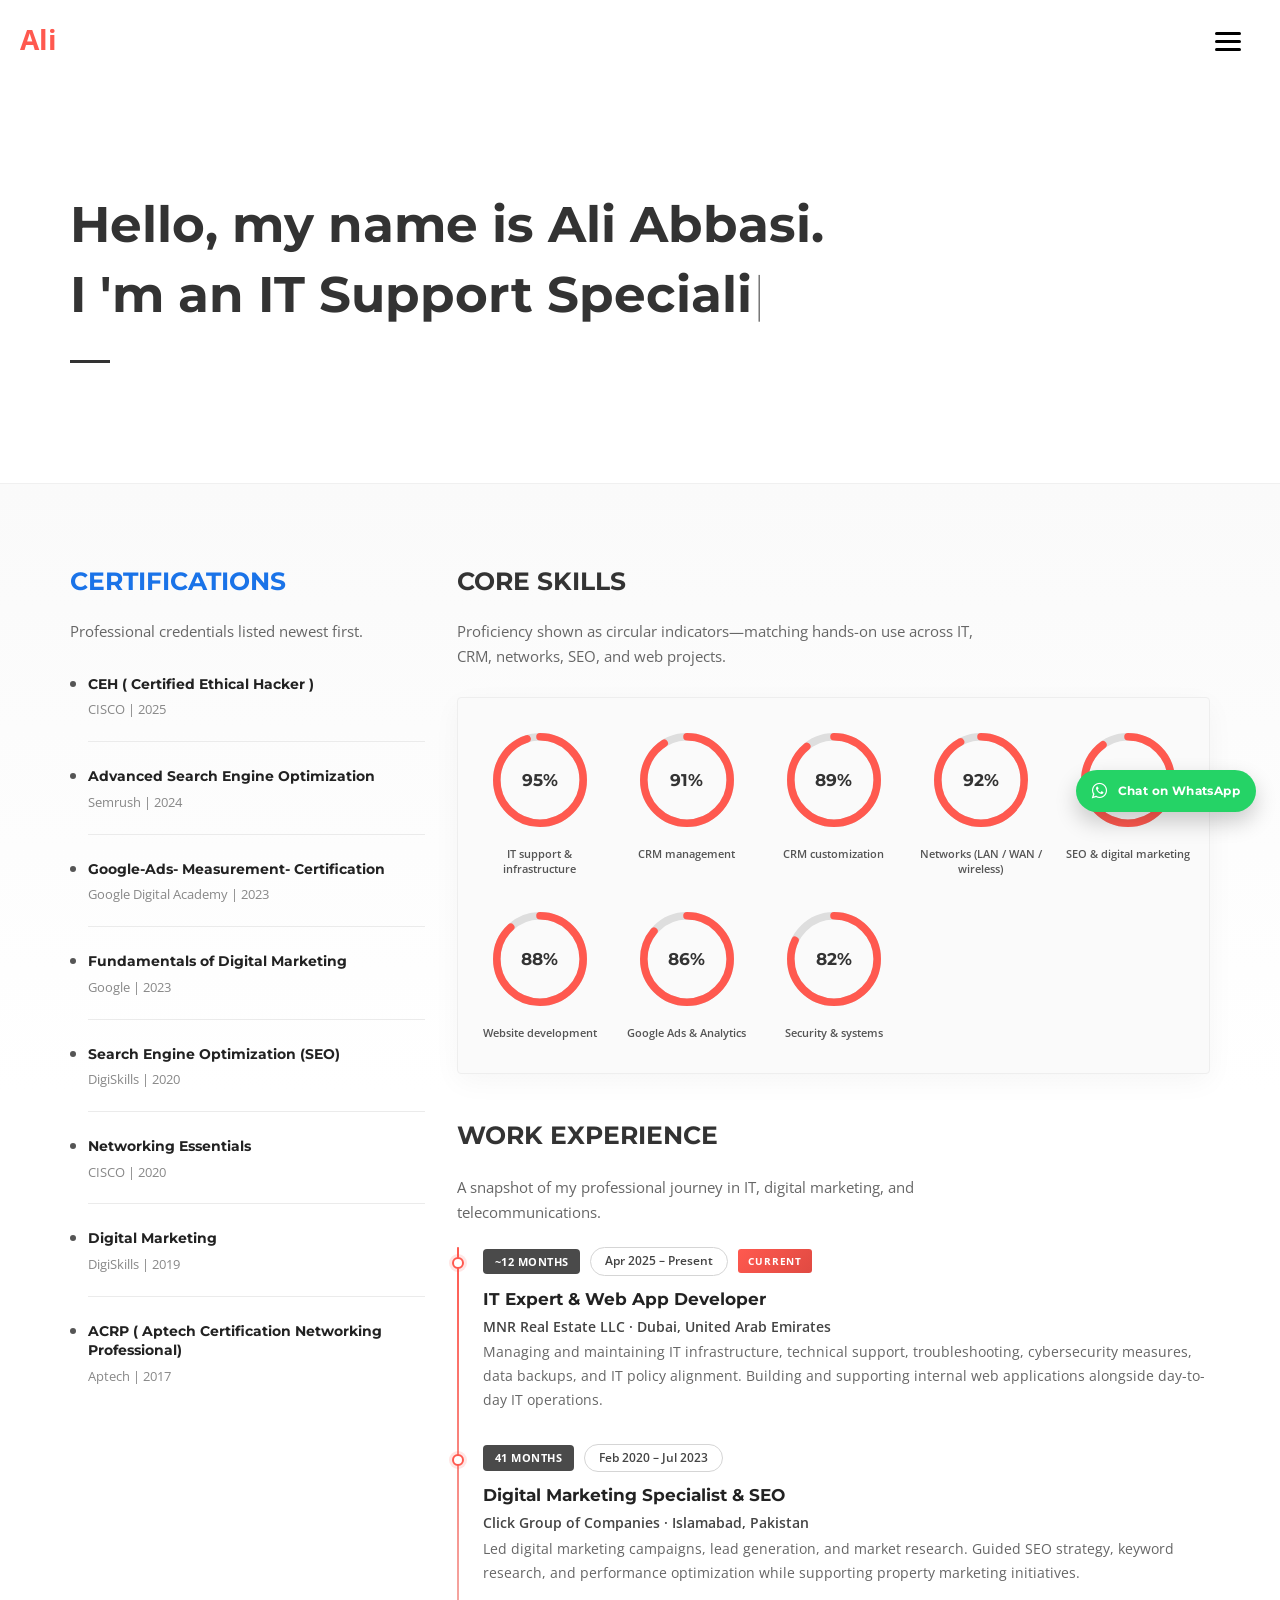
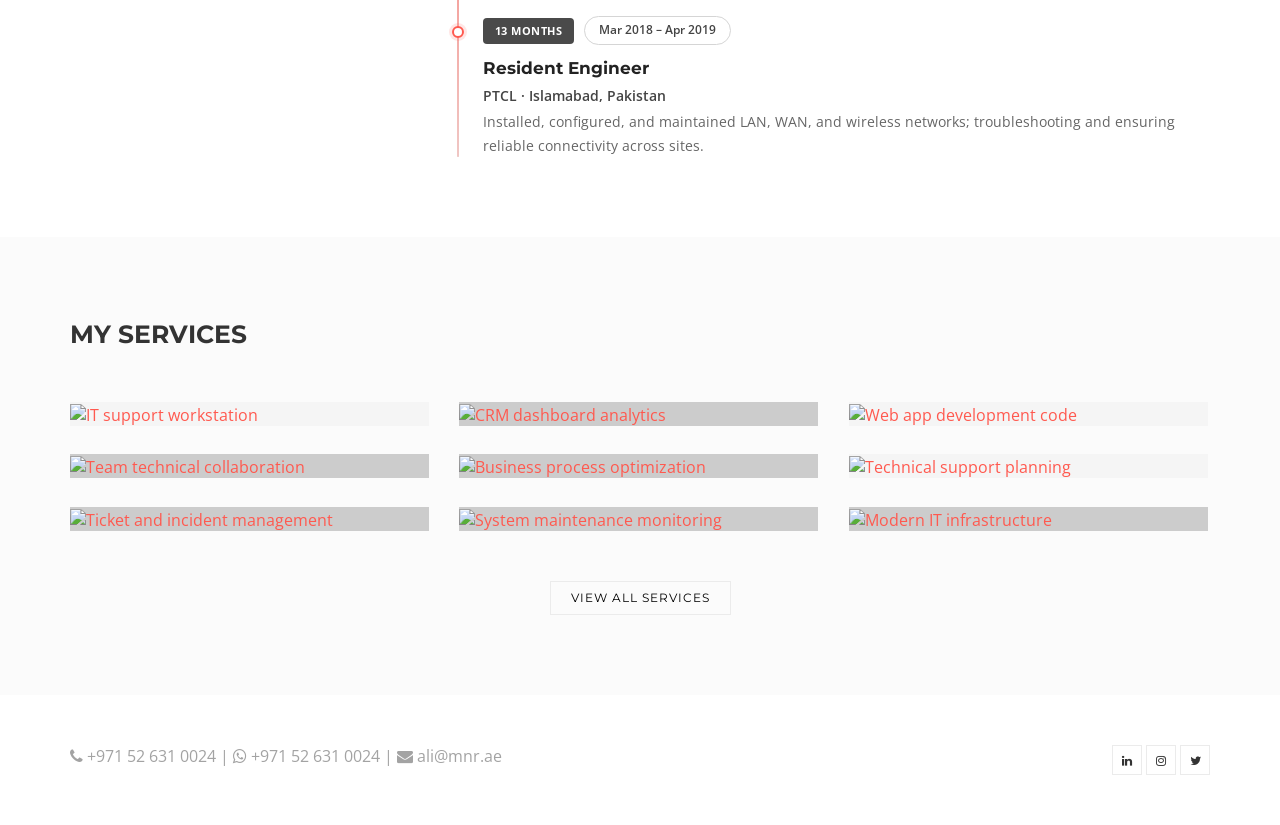
==== commit 07b6dc19: "Update portfolio: certifications, circular skills, CV section styling Made-with: Cursor" ====
--- a/index.html
+++ b/index.html
@@ -84,6 +84,179 @@
 				</section>
 				<!-- End / Section -->
 				
+				<!-- Certifications, skills (circular), experience -->
+				<section class="awe-section home-cv-section">
+					<div class="container">
+						<div class="row">
+							<div class="col-lg-4 col-md-12 home-cv-col home-cv-col--certs">
+								<div class="title title--cert-blue">
+									<h2 class="title__title">Certifications</h2>
+								</div>
+								<p class="home-cv-lead home-cv-lead--certs">Professional credentials listed newest first.</p>
+								<ul class="home-cert-list">
+									<li class="home-cert-item">
+										<h4 class="home-cert-name">CEH ( Certified Ethical Hacker )</h4>
+										<p class="home-cert-meta">CISCO | 2025</p>
+									</li>
+									<li class="home-cert-item">
+										<h4 class="home-cert-name">Advanced Search Engine Optimization</h4>
+										<p class="home-cert-meta">Semrush | 2024</p>
+									</li>
+									<li class="home-cert-item">
+										<h4 class="home-cert-name">Google-Ads- Measurement- Certification</h4>
+										<p class="home-cert-meta">Google Digital Academy | 2023</p>
+									</li>
+									<li class="home-cert-item">
+										<h4 class="home-cert-name">Fundamentals of Digital Marketing</h4>
+										<p class="home-cert-meta">Google | 2023</p>
+									</li>
+									<li class="home-cert-item">
+										<h4 class="home-cert-name">Search Engine Optimization (SEO)</h4>
+										<p class="home-cert-meta">DigiSkills | 2020</p>
+									</li>
+									<li class="home-cert-item">
+										<h4 class="home-cert-name">Networking Essentials</h4>
+										<p class="home-cert-meta">CISCO | 2020</p>
+									</li>
+									<li class="home-cert-item">
+										<h4 class="home-cert-name">Digital Marketing</h4>
+										<p class="home-cert-meta">DigiSkills | 2019</p>
+									</li>
+									<li class="home-cert-item home-cert-item--last">
+										<h4 class="home-cert-name">ACRP ( Aptech Certification Networking Professional)</h4>
+										<p class="home-cert-meta">Aptech | 2017</p>
+									</li>
+								</ul>
+							</div>
+							<div class="col-lg-8 col-md-12 home-cv-col home-cv-col--main">
+								<div class="title">
+									<h2 class="title__title">Core Skills</h2>
+								</div>
+								<p class="home-cv-lead">Proficiency shown as circular indicators—matching hands-on use across IT, CRM, networks, SEO, and web projects.</p>
+								<div class="home-skill-rings" data-skill-rings-root>
+									<div class="skill-rings-grid">
+										<div class="skill-ring" data-percent="95">
+											<div class="skill-ring__chart">
+												<svg class="skill-ring__svg" viewBox="0 0 100 100" role="img" aria-label="IT support 95 percent">
+													<circle class="skill-ring__track" cx="50" cy="50" r="40" fill="none"></circle>
+													<circle class="skill-ring__progress" cx="50" cy="50" r="40" fill="none" transform="rotate(-90 50 50)"></circle>
+												</svg>
+												<span class="skill-ring__value">0%</span>
+											</div>
+											<span class="skill-ring__label">IT support &amp; infrastructure</span>
+										</div>
+										<div class="skill-ring" data-percent="91">
+											<div class="skill-ring__chart">
+												<svg class="skill-ring__svg" viewBox="0 0 100 100" role="img" aria-label="CRM management 91 percent">
+													<circle class="skill-ring__track" cx="50" cy="50" r="40" fill="none"></circle>
+													<circle class="skill-ring__progress" cx="50" cy="50" r="40" fill="none" transform="rotate(-90 50 50)"></circle>
+												</svg>
+												<span class="skill-ring__value">0%</span>
+											</div>
+											<span class="skill-ring__label">CRM management</span>
+										</div>
+										<div class="skill-ring" data-percent="89">
+											<div class="skill-ring__chart">
+												<svg class="skill-ring__svg" viewBox="0 0 100 100" role="img" aria-label="CRM customization 89 percent">
+													<circle class="skill-ring__track" cx="50" cy="50" r="40" fill="none"></circle>
+													<circle class="skill-ring__progress" cx="50" cy="50" r="40" fill="none" transform="rotate(-90 50 50)"></circle>
+												</svg>
+												<span class="skill-ring__value">0%</span>
+											</div>
+											<span class="skill-ring__label">CRM customization</span>
+										</div>
+										<div class="skill-ring" data-percent="92">
+											<div class="skill-ring__chart">
+												<svg class="skill-ring__svg" viewBox="0 0 100 100" role="img" aria-label="Networks 92 percent">
+													<circle class="skill-ring__track" cx="50" cy="50" r="40" fill="none"></circle>
+													<circle class="skill-ring__progress" cx="50" cy="50" r="40" fill="none" transform="rotate(-90 50 50)"></circle>
+												</svg>
+												<span class="skill-ring__value">0%</span>
+											</div>
+											<span class="skill-ring__label">Networks (LAN / WAN / wireless)</span>
+										</div>
+										<div class="skill-ring" data-percent="90">
+											<div class="skill-ring__chart">
+												<svg class="skill-ring__svg" viewBox="0 0 100 100" role="img" aria-label="SEO 90 percent">
+													<circle class="skill-ring__track" cx="50" cy="50" r="40" fill="none"></circle>
+													<circle class="skill-ring__progress" cx="50" cy="50" r="40" fill="none" transform="rotate(-90 50 50)"></circle>
+												</svg>
+												<span class="skill-ring__value">0%</span>
+											</div>
+											<span class="skill-ring__label">SEO &amp; digital marketing</span>
+										</div>
+										<div class="skill-ring" data-percent="88">
+											<div class="skill-ring__chart">
+												<svg class="skill-ring__svg" viewBox="0 0 100 100" role="img" aria-label="Website development 88 percent">
+													<circle class="skill-ring__track" cx="50" cy="50" r="40" fill="none"></circle>
+													<circle class="skill-ring__progress" cx="50" cy="50" r="40" fill="none" transform="rotate(-90 50 50)"></circle>
+												</svg>
+												<span class="skill-ring__value">0%</span>
+											</div>
+											<span class="skill-ring__label">Website development</span>
+										</div>
+										<div class="skill-ring" data-percent="86">
+											<div class="skill-ring__chart">
+												<svg class="skill-ring__svg" viewBox="0 0 100 100" role="img" aria-label="Google Ads 86 percent">
+													<circle class="skill-ring__track" cx="50" cy="50" r="40" fill="none"></circle>
+													<circle class="skill-ring__progress" cx="50" cy="50" r="40" fill="none" transform="rotate(-90 50 50)"></circle>
+												</svg>
+												<span class="skill-ring__value">0%</span>
+											</div>
+											<span class="skill-ring__label">Google Ads &amp; Analytics</span>
+										</div>
+										<div class="skill-ring" data-percent="82">
+											<div class="skill-ring__chart">
+												<svg class="skill-ring__svg" viewBox="0 0 100 100" role="img" aria-label="Security 82 percent">
+													<circle class="skill-ring__track" cx="50" cy="50" r="40" fill="none"></circle>
+													<circle class="skill-ring__progress" cx="50" cy="50" r="40" fill="none" transform="rotate(-90 50 50)"></circle>
+												</svg>
+												<span class="skill-ring__value">0%</span>
+											</div>
+											<span class="skill-ring__label">Security &amp; systems</span>
+										</div>
+									</div>
+								</div>
+								<div class="title home-cv-title--spaced">
+									<h2 class="title__title">Work Experience</h2>
+								</div>
+								<p class="home-cv-lead home-cv-lead--tight">A snapshot of my professional journey in IT, digital marketing, and telecommunications.</p>
+								<div class="home-exp-timeline">
+									<div class="home-exp-item">
+										<div class="home-exp-meta">
+											<span class="home-exp-duration">~12 months</span>
+											<span class="home-exp-dates">Apr 2025 – Present</span>
+											<span class="home-exp-badge home-exp-badge--inline">Current</span>
+										</div>
+										<h3 class="home-exp-role">IT Expert &amp; Web App Developer</h3>
+										<p class="home-exp-co">MNR Real Estate LLC · Dubai, United Arab Emirates</p>
+										<p class="home-exp-desc">Managing and maintaining IT infrastructure, technical support, troubleshooting, cybersecurity measures, data backups, and IT policy alignment. Building and supporting internal web applications alongside day-to-day IT operations.</p>
+									</div>
+									<div class="home-exp-item">
+										<div class="home-exp-meta">
+											<span class="home-exp-duration">41 months</span>
+											<span class="home-exp-dates">Feb 2020 – Jul 2023</span>
+										</div>
+										<h3 class="home-exp-role">Digital Marketing Specialist &amp; SEO</h3>
+										<p class="home-exp-co">Click Group of Companies · Islamabad, Pakistan</p>
+										<p class="home-exp-desc">Led digital marketing campaigns, lead generation, and market research. Guided SEO strategy, keyword research, and performance optimization while supporting property marketing initiatives.</p>
+									</div>
+									<div class="home-exp-item home-exp-item--last">
+										<div class="home-exp-meta">
+											<span class="home-exp-duration">13 months</span>
+											<span class="home-exp-dates">Mar 2018 – Apr 2019</span>
+										</div>
+										<h3 class="home-exp-role">Resident Engineer</h3>
+										<p class="home-exp-co">PTCL · Islamabad, Pakistan</p>
+										<p class="home-exp-desc">Installed, configured, and maintained LAN, WAN, and wireless networks; troubleshooting and ensuring reliable connectivity across sites.</p>
+									</div>
+								</div>
+							</div>
+						</div>
+					</div>
+				</section>
+				<!-- End / Certifications, skills, experience -->
+				
 				
 				<!-- Section -->
 				<section class="awe-section bg-gray">
--- a/assets/css/main.css
+++ b/assets/css/main.css
@@ -2895,3 +2895,303 @@
         display: none;
     }
 }
+
+/* Home — Work experience & skills (CV) */
+.home-cv-section {
+    background: linear-gradient(180deg, #fafafa 0%, #fff 45%);
+    border-top: 1px solid #f0f0f0;
+}
+
+.home-cv-col--certs {
+    margin-bottom: 40px;
+}
+
+@media (min-width: 992px) {
+    .home-cv-col--certs {
+        margin-bottom: 0;
+        padding-right: 20px;
+    }
+    .home-cv-col--main {
+        padding-left: 12px;
+    }
+}
+
+.home-cv-lead {
+    font-family: "Open Sans", sans-serif;
+    font-size: 15px;
+    line-height: 1.65;
+    color: #666;
+    margin: -30px 0 28px;
+    max-width: 520px;
+}
+
+.home-cv-lead--certs {
+    max-width: none;
+}
+
+.home-cv-lead--tight {
+    margin-top: -28px;
+    margin-bottom: 22px;
+}
+
+.home-cv-title--spaced {
+    margin-top: 44px;
+    margin-bottom: 50px;
+}
+
+/* Certifications list */
+.home-cert-list {
+    list-style: disc;
+    list-style-position: outside;
+    margin: 0;
+    padding: 0 0 0 1.15em;
+}
+
+.home-cert-item {
+    padding-bottom: 22px;
+    margin-bottom: 22px;
+    border-bottom: 1px solid #ebebeb;
+}
+
+.home-cert-item--last {
+    margin-bottom: 0;
+    padding-bottom: 0;
+    border-bottom: 0;
+}
+
+.title--cert-blue .title__title {
+    color: #1a73e8;
+}
+
+.home-cert-name {
+    font-family: Montserrat, sans-serif;
+    font-size: 14px;
+    font-weight: 700;
+    color: #222;
+    margin: 0 0 6px;
+    line-height: 1.4;
+}
+
+.home-cert-meta {
+    font-family: "Open Sans", sans-serif;
+    font-size: 13px;
+    font-weight: 400;
+    color: #888;
+    margin: 0;
+    line-height: 1.45;
+}
+
+.home-cert-verify {
+    display: inline-block;
+    font-size: 13px;
+    font-weight: 600;
+    color: #ff594f;
+    text-decoration: none;
+    margin-bottom: 6px;
+}
+
+.home-cert-verify:hover {
+    text-decoration: underline;
+    color: #e04a42;
+}
+
+.home-cert-org {
+    font-size: 13px;
+    color: #555;
+    margin: 0 0 2px;
+}
+
+.home-cert-date {
+    font-size: 12px;
+    color: #888;
+    margin: 0;
+}
+
+/* Circular skill rings */
+.home-skill-rings {
+    margin-bottom: 8px;
+    background: #fafafa;
+    border: 1px solid #eee;
+    border-radius: 4px;
+    padding: 20px 16px 8px;
+    box-shadow: 0 8px 28px rgba(0, 0, 0, .04);
+}
+
+.skill-rings-grid {
+    display: grid;
+    grid-template-columns: repeat(auto-fill, minmax(108px, 1fr));
+    gap: 28px 16px;
+    justify-items: center;
+    padding: 8px 0 24px;
+}
+
+.skill-ring {
+    text-align: center;
+    max-width: 130px;
+}
+
+.skill-ring__chart {
+    position: relative;
+    width: 108px;
+    height: 108px;
+    margin: 0 auto 12px;
+}
+
+.skill-ring__svg {
+    width: 100%;
+    height: 100%;
+    display: block;
+}
+
+.skill-ring__track {
+    stroke: #dedede;
+    stroke-width: 7;
+    stroke-linecap: round;
+}
+
+.skill-ring__progress {
+    stroke: #ff594f;
+    stroke-width: 7;
+    stroke-linecap: round;
+    stroke-dasharray: 0;
+    stroke-dashoffset: 0;
+}
+
+.skill-ring__value {
+    position: absolute;
+    left: 50%;
+    top: 50%;
+    transform: translate(-50%, -50%);
+    font-family: Montserrat, sans-serif;
+    font-size: 17px;
+    font-weight: 700;
+    color: #333;
+    line-height: 1;
+}
+
+.skill-ring__label {
+    display: block;
+    font-family: "Open Sans", sans-serif;
+    font-size: 11px;
+    line-height: 1.45;
+    color: #555;
+    font-weight: 600;
+    text-transform: none;
+    letter-spacing: 0;
+}
+
+/* Work experience — duration + date row (reference style) */
+.home-exp-meta {
+    display: flex;
+    flex-wrap: wrap;
+    align-items: center;
+    gap: 10px;
+    margin-bottom: 12px;
+}
+
+.home-exp-duration {
+    display: inline-block;
+    font-size: 11px;
+    font-weight: 700;
+    letter-spacing: .04em;
+    text-transform: uppercase;
+    color: #fff;
+    background: #4a4a4a;
+    padding: 5px 12px;
+    border-radius: 4px;
+}
+
+.home-exp-dates {
+    display: inline-block;
+    font-size: 12px;
+    font-weight: 600;
+    color: #444;
+    background: #fff;
+    border: 1px solid #d5d5d5;
+    padding: 5px 14px;
+    border-radius: 999px;
+}
+
+.home-exp-timeline {
+    position: relative;
+    padding-left: 24px;
+    border-left: 2px solid #ebebeb;
+}
+
+.home-exp-timeline::before {
+    content: "";
+    position: absolute;
+    left: -2px;
+    top: 0;
+    bottom: 0;
+    width: 2px;
+    background: linear-gradient(180deg, #ff594f 0%, rgba(255, 89, 79, .25) 100%);
+    border-radius: 2px;
+    pointer-events: none;
+}
+
+.home-exp-item {
+    position: relative;
+    padding-bottom: 32px;
+}
+
+.home-exp-item::before {
+    content: "";
+    position: absolute;
+    left: -31px;
+    top: 10px;
+    width: 12px;
+    height: 12px;
+    border-radius: 50%;
+    background: #fff;
+    border: 2px solid #ff594f;
+    box-shadow: 0 0 0 3px rgba(255, 89, 79, .15);
+}
+
+.home-exp-item--last {
+    padding-bottom: 0;
+}
+
+.home-exp-badge {
+    display: inline-block;
+    font-size: 10px;
+    font-weight: 700;
+    letter-spacing: .08em;
+    text-transform: uppercase;
+    color: #fff;
+    background: linear-gradient(135deg, #ff594f, #e04a42);
+    padding: 4px 10px;
+    border-radius: 3px;
+    margin-bottom: 10px;
+}
+
+.home-exp-badge--inline {
+    margin-bottom: 0;
+    padding: 5px 10px;
+    vertical-align: middle;
+}
+
+.home-exp-role {
+    font-family: Montserrat, sans-serif;
+    font-size: 17px;
+    font-weight: 700;
+    color: #222;
+    margin: 0 0 6px;
+    line-height: 1.35;
+}
+
+.home-exp-co {
+    font-size: 14px;
+    font-weight: 600;
+    color: #444;
+    margin: 0 0 4px;
+}
+
+.home-exp-desc {
+    font-family: "Open Sans", sans-serif;
+    font-size: 14px;
+    line-height: 1.7;
+    color: #666;
+    margin: 0;
+}
+
